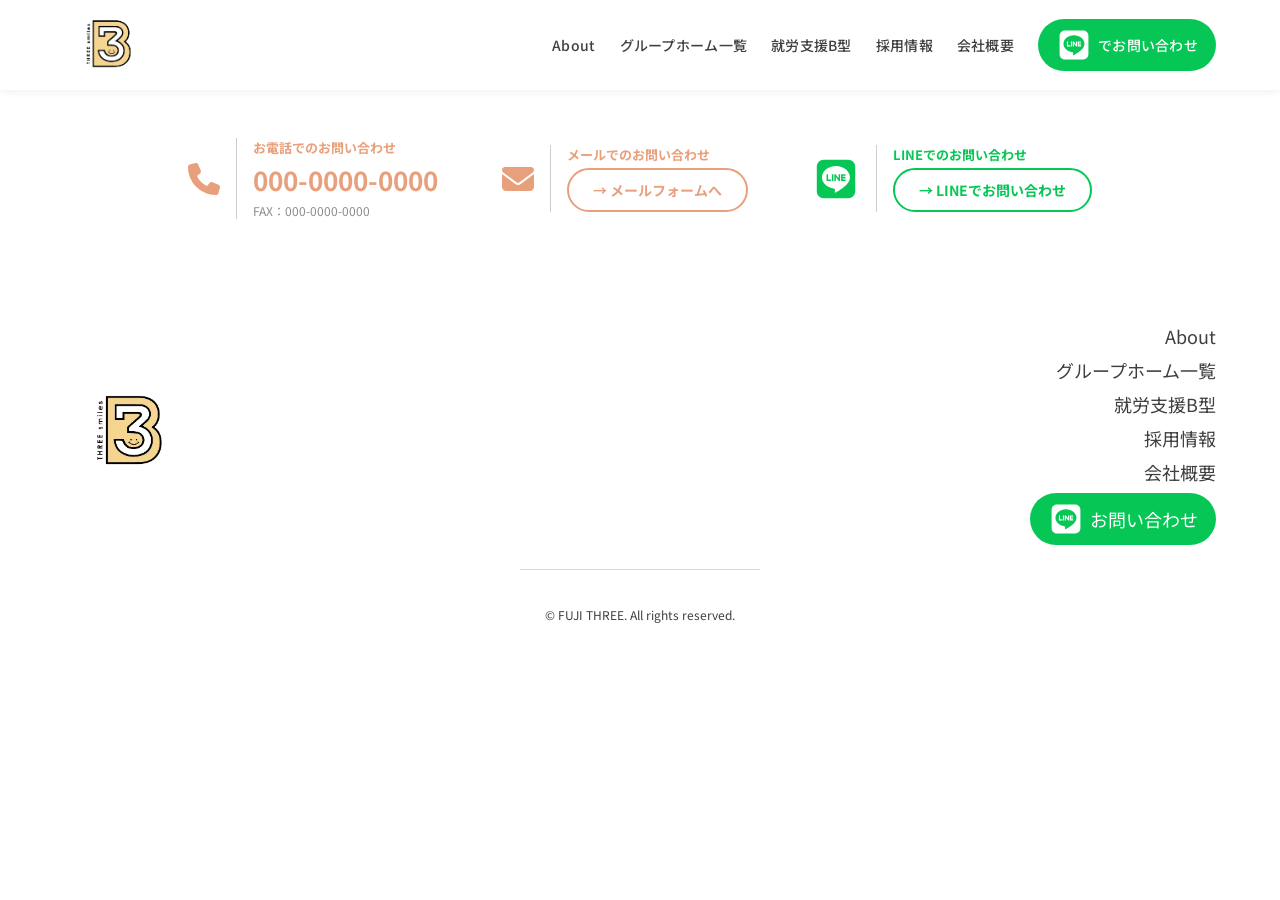
==== index.html @ f0e39270 "お問い合わせ画面を作成" ====
<!DOCTYPE html>
<html lang="ja">
<head>
    <meta charset="UTF-8">
    <link rel="icon" type="image/webp" href="images/three-tmiles.webp" />
    <meta name="viewport" content="width=device-width, initial-scale=1.0">
    <title>トップ | FUJI THREE</title>
    <link rel="preconnect" href="https://fonts.googleapis.com">
    <link rel="preconnect" href="https://fonts.gstatic.com" crossorigin>
    <link rel="stylesheet" href="https://fonts.googleapis.com/css2?family=Zen+Maru+Gothic:wght@400;500;700&family=Noto+Sans+JP:wght@400;500;700&display=swap">
    <link rel="stylesheet" href="css/style.css">
    <link rel="stylesheet" href="css/header.css">
    <link rel="stylesheet" href="css/footer.css">
    <link rel="stylesheet" href="css/index.css">
    <link rel="stylesheet" href="css/contact-methods.css">
</head>
<body>
    <div id="contactMethods"></div>

    <script src="js/main.js" defer></script>
</body>
</html>
---- css/style.css ----
* {
  box-sizing: border-box;
}

body {
  margin: 0;
  padding-top: 90px; /* site-header の高さ分 */
  font-family: "Noto Sans JP", sans-serif;
  color: #222;
}

h1,
h2,
h3,
h4,
h5,
h6 {
  font-family: "Zen Maru Gothic", sans-serif;
}

img {
  max-width: 100%;
  height: auto;
}

a {
  color: inherit;
}
---- css/header.css ----
:root {
  --header-height: 90px;
  --header-side-margin: 5%;
  --line-color: #06c755;
  --color-accent: #f5d590;
}

.site-header {
  position: fixed;
  top: 0;
  left: 0;
  width: 100%;
  height: var(--header-height);
  background: #fff;
  box-shadow: 0 2px 8px rgba(0, 0, 0, 0.06);
  z-index: 1000;
}

.header-inner {
  height: 100%;
  padding: 0 var(--header-side-margin);
  display: flex;
  align-items: center;
  justify-content: space-between;
}

.header-logo {
  display: flex;
  align-items: center;
}

.header-logo img {
  height: 66px;
  width: auto;
  display: block;
}

/* PC nav */
.pc-nav {
  display: none;
}

.pc-nav a {
  position: relative;
  padding: 4px 0;
  font-size: 14px;
  font-weight: 500;
  letter-spacing: 0.02em;
  color: rgb(63, 63, 63);
  text-decoration: none;
}

.pc-nav a::after {
  content: "";
  position: absolute;
  left: 0;
  bottom: -2px;
  width: 0;
  height: 2px;
  background: var(--color-accent);
  transition: width 0.25s ease;
}

.pc-nav a:hover::after,
.pc-nav a.active::after {
  width: 100%;
}

.pc-nav a.active {
  font-weight: 700;
}

.pc-nav a.active::after {
  background: var(--color-accent);
}

.nav-line {
  display: inline-flex !important;
  align-items: center;
  gap: 6px;
  padding: 8px 18px !important;
  border-radius: 999px;
  background: var(--line-color);
  color: #fff !important;
}

.nav-line::after {
  display: none;
}

.line-icon {
  flex-shrink: 0;
}

/* Hamburger */
.menu-btn {
  display: flex;
  flex-direction: column;
  justify-content: center;
  align-items: flex-end;
  gap: 6px;
  width: 32px;
  height: 32px;
  padding: 0;
  background: none;
  border: none;
  cursor: pointer;
}

.menu-btn span {
  display: block;
  width: 100%;
  height: 2px;
  background: rgb(63, 63, 63);
}

/* Drawer */
.drawer {
  position: fixed;
  top: 0;
  right: -320px;
  width: 280px;
  max-width: 80%;
  height: 100%;
  background: #fff;
  box-shadow: -4px 0 16px rgba(0, 0, 0, 0.1);
  transition: right 0.3s ease;
  z-index: 1200;
}

.drawer.open {
  right: 0;
}

.drawer-close {
  position: absolute;
  top: 16px;
  right: 16px;
  font-size: 24px;
  line-height: 1;
  color: rgb(63, 63, 63);
  background: none;
  border: none;
  cursor: pointer;
}

.drawer-inner {
  display: flex;
  flex-direction: column;
  gap: 32px;
  padding: 64px var(--header-side-margin) var(--header-side-margin);
}

.drawer-logo img {
  height: 36px;
  width: auto;
}

.drawer-nav {
  display: flex;
  flex-direction: column;
  gap: 22px;
}

.drawer-item {
  font-size: 15px;
  color: rgb(63, 63, 63);
  text-decoration: none;
}

.drawer-item.active {
  font-weight: 700;
  color: rgb(63, 63, 63);
  text-decoration: underline;
  text-decoration-color: var(--color-accent);
}

.drawer-line {
  display: inline-flex;
  align-items: center;
  justify-content: center;
  gap: 6px;
  padding: 10px 20px;
  border-radius: 999px;
  background: var(--line-color);
  color: #fff !important;
  text-align: center;
}

/* Overlay */
.overlay {
  position: fixed;
  inset: 0;
  background: rgba(0, 0, 0, 0.4);
  opacity: 0;
  pointer-events: none;
  transition: opacity 0.3s ease;
  z-index: 1100;
}

.overlay.active {
  opacity: 1;
  pointer-events: auto;
}

body.no-scroll {
  overflow: hidden;
}

@media (min-width: 901px) {
  .header-logo img {
    height: 90px;
  }

  .pc-nav {
    display: flex;
    align-items: center;
    gap: 24px;
  }

  .menu-btn {
    display: none;
  }
}
---- css/footer.css ----
.site-footer {
  padding: 56px 0 32px;
  background: #fff;
  color: rgb(63, 63, 63);
}

.footer-container {
  display: flex;
  flex-direction: column;
  align-items: center;
  gap: 24px;
  padding: 0 var(--header-side-margin, 5%);
}

.footer-top {
  display: flex;
  flex-direction: column;
  align-items: center;
  width: 100%;
  gap: 24px;
}

.footer-logo img {
  height: 132px;
  width: auto;
}

.footer-nav {
  display: flex;
  flex-direction: column;
  align-items: center;
  gap: 8px;
}

.footer-nav a {
  font-size: 14px;
  color: rgb(63, 63, 63);
  text-decoration: none;
}

.footer-nav a:hover {
  opacity: 0.7;
}

.footer-line {
  display: inline-flex;
  align-items: center;
  gap: 6px;
  padding: 8px 18px;
  border-radius: 999px;
  background: #06c755;
  color: #fff !important;
}

.footer-line .line-icon {
  flex-shrink: 0;
}

.footer-divider {
  width: 100%;
  max-width: 240px;
  height: 1px;
  background: rgba(0, 0, 0, 0.15);
}

.footer-copy {
  font-size: 12px;
  color: rgb(63, 63, 63);
}

@media (min-width: 901px) {
  .footer-top {
    flex-direction: row;
    justify-content: space-between;
  }

  .footer-nav {
    align-items: flex-end;
  }

  .footer-nav a {
    font-size: 18px;
  }
}
---- css/contact-methods.css ----
.contact-methods {
  display: flex;
  flex-direction: column;
  align-items: center;
  gap: 40px;
  max-width: 1200px;
  margin: 0 auto;
  padding: 48px 5%;
}

.contact-item {
  display: flex;
  align-items: center;
  gap: 16px;
}

.contact-item-icon {
  display: inline-flex;
  flex-shrink: 0;
  color: #e8a07c;
}

.contact-item-icon--line {
  color: var(--line-color, #06c755);
}

.contact-icon-svg {
  width: 32px;
  height: 32px;
}

.contact-item-icon--line .line-icon {
  width: 48px;
  height: 48px;
}

.contact-item-divider {
  align-self: stretch;
  width: 1px;
  flex-shrink: 0;
  background: rgba(63, 63, 63, 0.25);
}

.contact-item-body {
  display: flex;
  flex-direction: column;
  gap: 4px;
}

.contact-item-label {
  font-size: 13px;
  font-weight: 700;
  color: #e8a07c;
}

.contact-item--line .contact-item-label {
  color: var(--line-color, #06c755);
}

.contact-phone {
  font-size: 26px;
  font-weight: 700;
  color: #e8a07c;
  text-decoration: none;
}

.contact-fax {
  font-size: 12px;
  color: rgba(63, 63, 63, 0.6);
}

.contact-btn {
  display: inline-flex;
  align-items: center;
  gap: 8px;
  padding: 10px 24px;
  border-radius: 999px;
  background: #fff;
  border: 2px solid currentColor;
  font-weight: 700;
  font-size: 14px;
  text-decoration: none;
  transition: opacity 0.2s ease;
}

.contact-btn:hover {
  opacity: 0.7;
}

.contact-btn--mail {
  color: #e8a07c;
}

.contact-btn--line {
  color: var(--line-color, #06c755);
}

@media (min-width: 901px) {
  .contact-methods {
    flex-direction: row;
    justify-content: center;
    gap: 64px;
  }
}
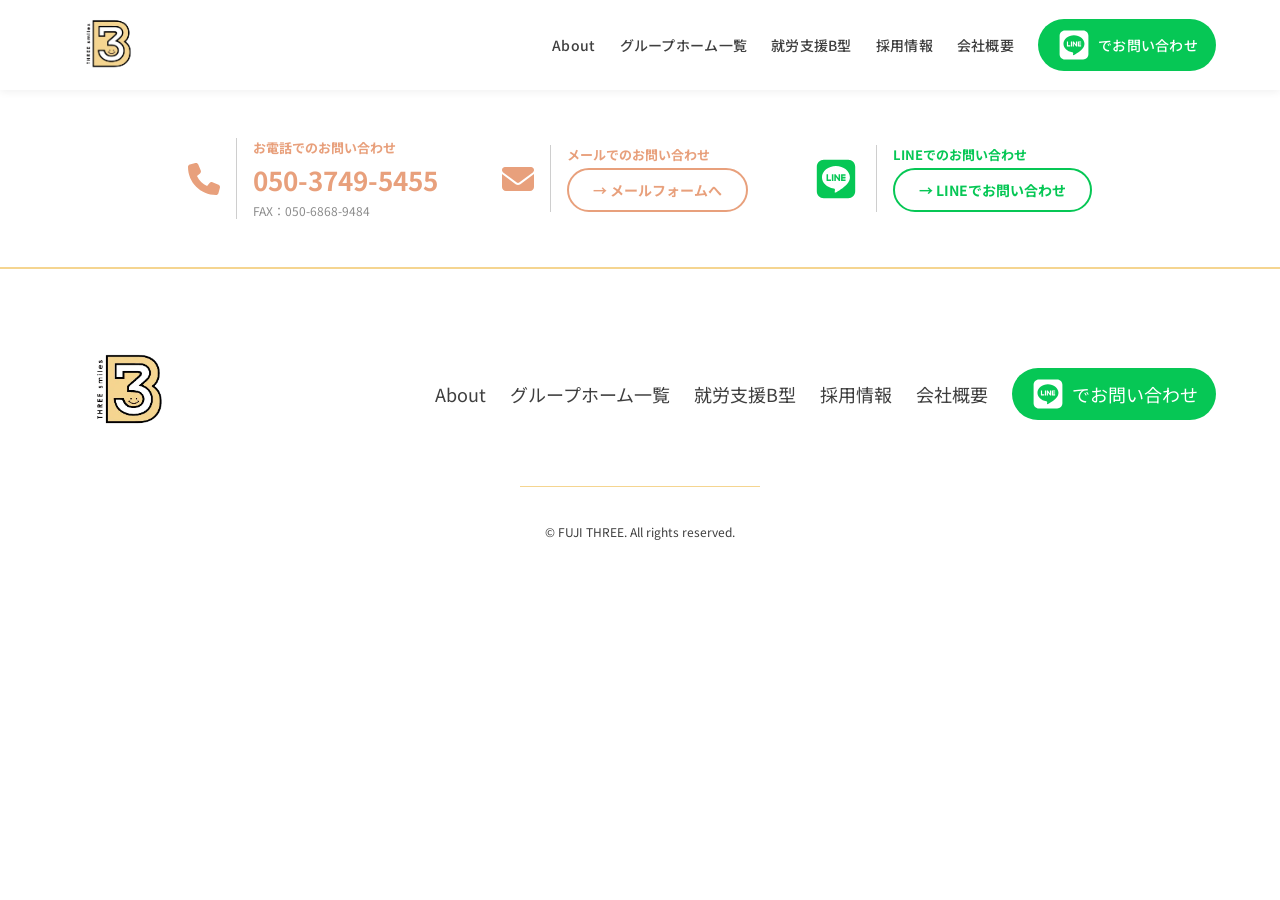
==== commit a74c30bd: "cssの共通か" ====
--- a/index.html
+++ b/index.html
@@ -7,11 +7,10 @@
     <title>トップ | FUJI THREE</title>
     <link rel="preconnect" href="https://fonts.googleapis.com">
     <link rel="preconnect" href="https://fonts.gstatic.com" crossorigin>
-    <link rel="stylesheet" href="https://fonts.googleapis.com/css2?family=Zen+Maru+Gothic:wght@400;500;700&family=Noto+Sans+JP:wght@400;500;700&display=swap">
-    <link rel="stylesheet" href="css/style.css">
-    <link rel="stylesheet" href="css/header.css">
-    <link rel="stylesheet" href="css/footer.css">
-    <link rel="stylesheet" href="css/index.css">
+    <link rel="preload" as="style" href="https://fonts.googleapis.com/css2?family=Zen+Maru+Gothic:wght@400;500;700&family=Noto+Sans+JP:wght@400;500;700&display=swap">
+    <link rel="stylesheet" href="https://fonts.googleapis.com/css2?family=Zen+Maru+Gothic:wght@400;500;700&family=Noto+Sans+JP:wght@400;500;700&display=swap" media="print" onload="this.media='all'; this.onload=null;">
+    <noscript><link rel="stylesheet" href="https://fonts.googleapis.com/css2?family=Zen+Maru+Gothic:wght@400;500;700&family=Noto+Sans+JP:wght@400;500;700&display=swap"></noscript>
+    <link rel="stylesheet" href="css/common.css">
     <link rel="stylesheet" href="css/contact-methods.css">
 </head>
 <body>
--- a/css/common.css
+++ b/css/common.css
@@ -0,0 +1,350 @@
+/* ===============================
+   base
+================================ */
+* {
+  box-sizing: border-box;
+}
+
+body {
+  margin: 0;
+  padding-top: 90px; /* site-header の高さ分 */
+  font-family: "Noto Sans JP", sans-serif;
+  color: #222;
+}
+
+h1,
+h2,
+h3,
+h4,
+h5,
+h6 {
+  font-family: "Zen Maru Gothic", sans-serif;
+}
+
+img {
+  max-width: 100%;
+  height: auto;
+}
+
+a {
+  color: inherit;
+}
+
+/* ===============================
+   header
+================================ */
+:root {
+  --header-height: 90px;
+  --header-side-margin: 5%;
+  --line-color: #06c755;
+  --color-accent: #f5d590;
+}
+
+.site-header {
+  position: fixed;
+  top: 0;
+  left: 0;
+  width: 100%;
+  height: var(--header-height);
+  background: #fff;
+  box-shadow: 0 2px 8px rgba(0, 0, 0, 0.06);
+  z-index: 1000;
+}
+
+.header-inner {
+  height: 100%;
+  padding: 0 var(--header-side-margin);
+  display: flex;
+  align-items: center;
+  justify-content: space-between;
+}
+
+.header-logo {
+  display: flex;
+  align-items: center;
+}
+
+.header-logo img {
+  height: 66px;
+  width: auto;
+  display: block;
+}
+
+/* PC nav */
+.pc-nav {
+  display: none;
+}
+
+.pc-nav a {
+  position: relative;
+  padding: 4px 0;
+  font-size: 14px;
+  font-weight: 500;
+  letter-spacing: 0.02em;
+  color: rgb(63, 63, 63);
+  text-decoration: none;
+}
+
+.pc-nav a::after {
+  content: "";
+  position: absolute;
+  left: 0;
+  bottom: -2px;
+  width: 0;
+  height: 2px;
+  background: var(--color-accent);
+  transition: width 0.25s ease;
+}
+
+.pc-nav a:hover::after,
+.pc-nav a.active::after {
+  width: 100%;
+}
+
+.pc-nav a.active {
+  font-weight: 700;
+}
+
+.pc-nav a.active::after {
+  background: var(--color-accent);
+}
+
+.nav-line {
+  display: inline-flex !important;
+  align-items: center;
+  gap: 6px;
+  padding: 8px 18px !important;
+  border-radius: 999px;
+  background: var(--line-color);
+  color: #fff !important;
+}
+
+.nav-line::after {
+  display: none;
+}
+
+.line-icon {
+  flex-shrink: 0;
+}
+
+/* Hamburger */
+.menu-btn {
+  display: flex;
+  flex-direction: column;
+  justify-content: center;
+  align-items: flex-end;
+  gap: 6px;
+  width: 32px;
+  height: 32px;
+  padding: 0;
+  background: none;
+  border: none;
+  cursor: pointer;
+}
+
+.menu-btn span {
+  display: block;
+  width: 100%;
+  height: 2px;
+  background: rgb(63, 63, 63);
+}
+
+/* Drawer */
+.drawer {
+  position: fixed;
+  top: 0;
+  right: -320px;
+  width: 280px;
+  max-width: 80%;
+  height: 100%;
+  background: #fff;
+  box-shadow: -4px 0 16px rgba(0, 0, 0, 0.1);
+  transition: right 0.3s ease;
+  z-index: 1200;
+}
+
+.drawer.open {
+  right: 0;
+}
+
+.drawer-close {
+  position: absolute;
+  top: 16px;
+  right: 16px;
+  font-size: 24px;
+  line-height: 1;
+  color: rgb(63, 63, 63);
+  background: none;
+  border: none;
+  cursor: pointer;
+}
+
+.drawer-inner {
+  display: flex;
+  flex-direction: column;
+  gap: 32px;
+  padding: 64px var(--header-side-margin) var(--header-side-margin);
+}
+
+.drawer-logo img {
+  height: 36px;
+  width: auto;
+}
+
+.drawer-nav {
+  display: flex;
+  flex-direction: column;
+  gap: 22px;
+}
+
+.drawer-item {
+  font-size: 15px;
+  color: rgb(63, 63, 63);
+  text-decoration: none;
+}
+
+.drawer-item.active {
+  font-weight: 700;
+  color: rgb(63, 63, 63);
+  text-decoration: underline;
+  text-decoration-color: var(--color-accent);
+}
+
+.drawer-line {
+  display: inline-flex;
+  align-items: center;
+  justify-content: center;
+  gap: 6px;
+  padding: 10px 20px;
+  border-radius: 999px;
+  background: var(--line-color);
+  color: #fff !important;
+  text-align: center;
+}
+
+/* Overlay */
+.overlay {
+  position: fixed;
+  inset: 0;
+  background: rgba(0, 0, 0, 0.4);
+  opacity: 0;
+  pointer-events: none;
+  transition: opacity 0.3s ease;
+  z-index: 1100;
+}
+
+.overlay.active {
+  opacity: 1;
+  pointer-events: auto;
+}
+
+body.no-scroll {
+  overflow: hidden;
+}
+
+@media (min-width: 901px) {
+  .header-logo img {
+    height: 90px;
+  }
+
+  .pc-nav {
+    display: flex;
+    align-items: center;
+    gap: 24px;
+  }
+
+  .menu-btn {
+    display: none;
+  }
+}
+
+/* ===============================
+   footer
+================================ */
+.site-footer {
+  padding: 56px 0 32px;
+  background: #fff;
+  color: rgb(63, 63, 63);
+  border-top: 2px solid #f5d590;
+}
+
+.footer-container {
+  display: flex;
+  flex-direction: column;
+  align-items: center;
+  gap: 24px;
+  padding: 0 var(--header-side-margin, 5%);
+}
+
+.footer-top {
+  display: flex;
+  flex-direction: column;
+  align-items: center;
+  width: 100%;
+  gap: 24px;
+}
+
+.footer-logo img {
+  height: 132px;
+  width: auto;
+}
+
+.footer-nav {
+  display: flex;
+  flex-direction: column;
+  align-items: center;
+  gap: 8px;
+}
+
+.footer-nav a {
+  font-size: 14px;
+  color: rgb(63, 63, 63);
+  text-decoration: none;
+}
+
+.footer-nav a:hover {
+  opacity: 0.7;
+}
+
+.footer-line {
+  display: inline-flex;
+  align-items: center;
+  gap: 6px;
+  padding: 8px 18px;
+  border-radius: 999px;
+  background: #06c755;
+  color: #fff !important;
+}
+
+.footer-line .line-icon {
+  flex-shrink: 0;
+}
+
+.footer-divider {
+  width: 100%;
+  max-width: 240px;
+  height: 1px;
+  background: #f5d590;
+}
+
+.footer-copy {
+  font-size: 12px;
+  color: rgb(63, 63, 63);
+}
+
+@media (min-width: 901px) {
+  .footer-top {
+    flex-direction: row;
+    justify-content: space-between;
+  }
+
+  .footer-nav {
+    flex-direction: row;
+    align-items: center;
+    gap: 24px;
+  }
+
+  .footer-nav a {
+    font-size: 18px;
+  }
+}
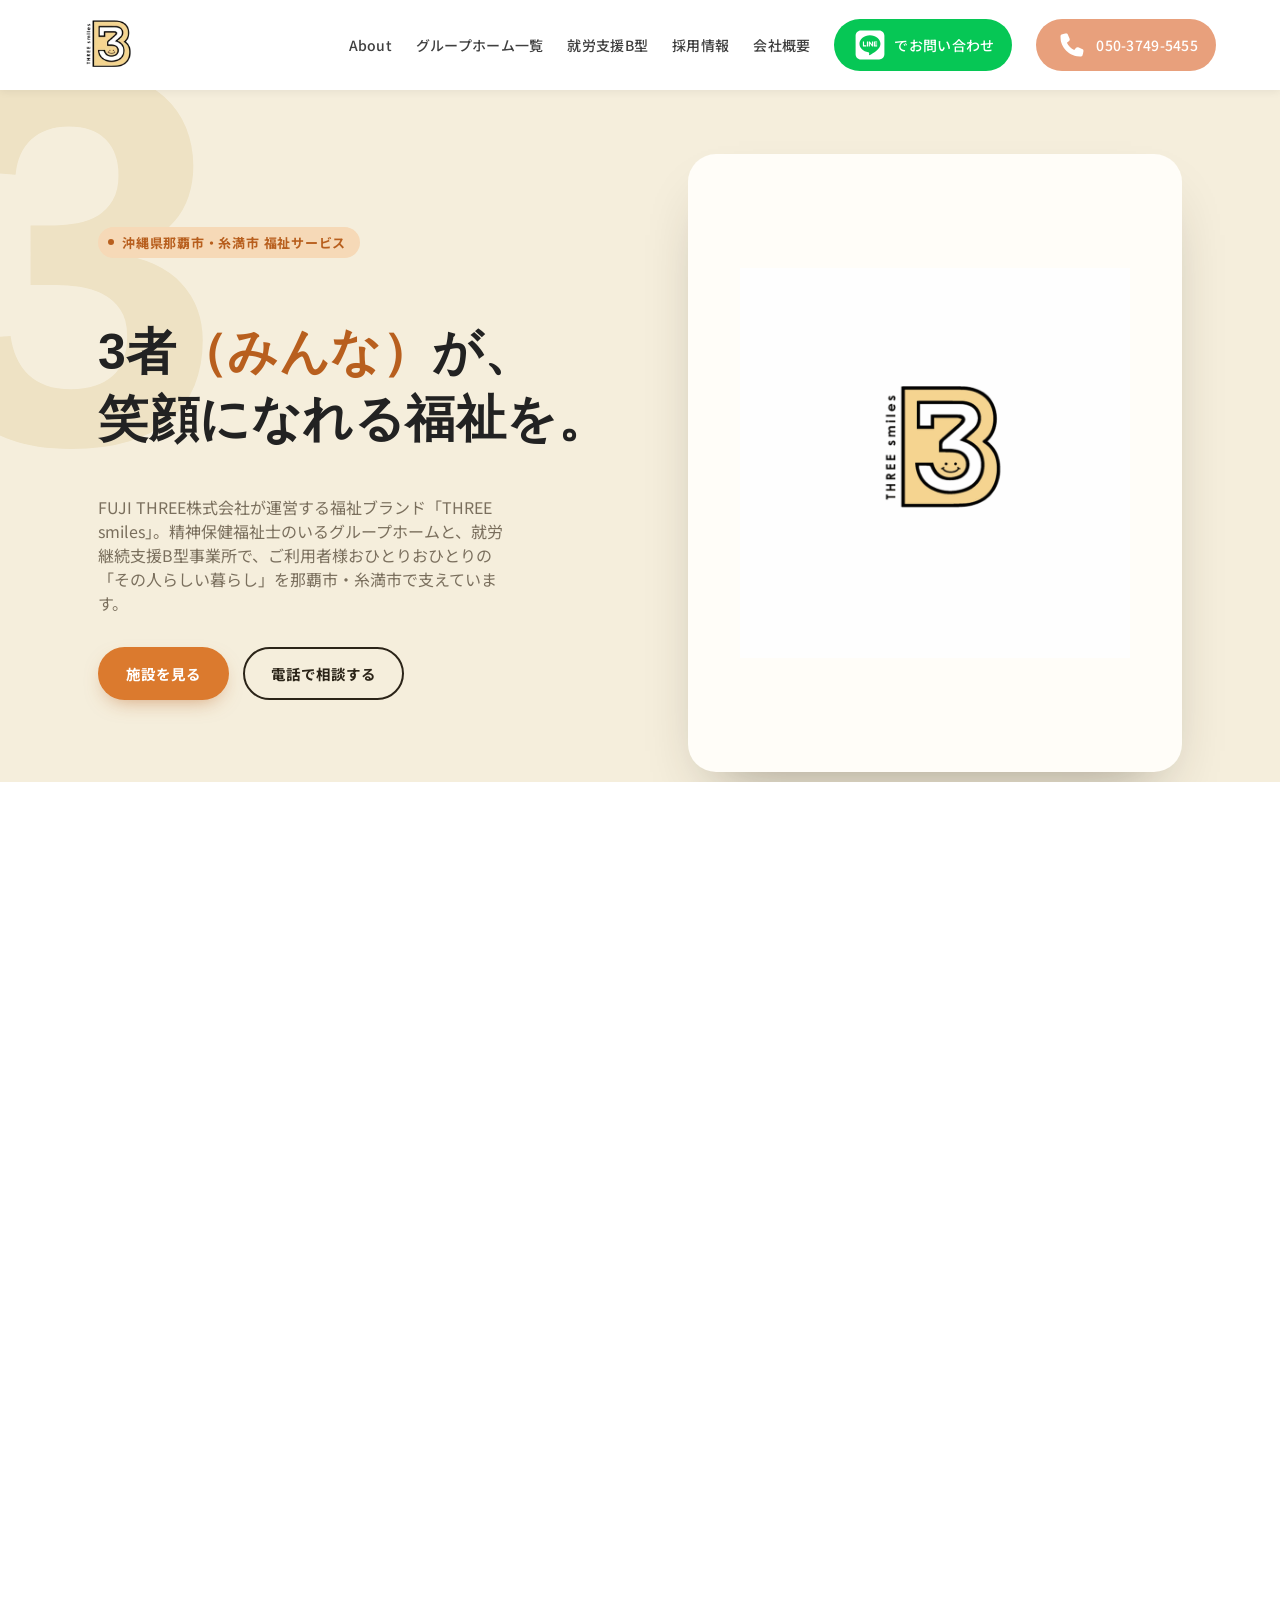
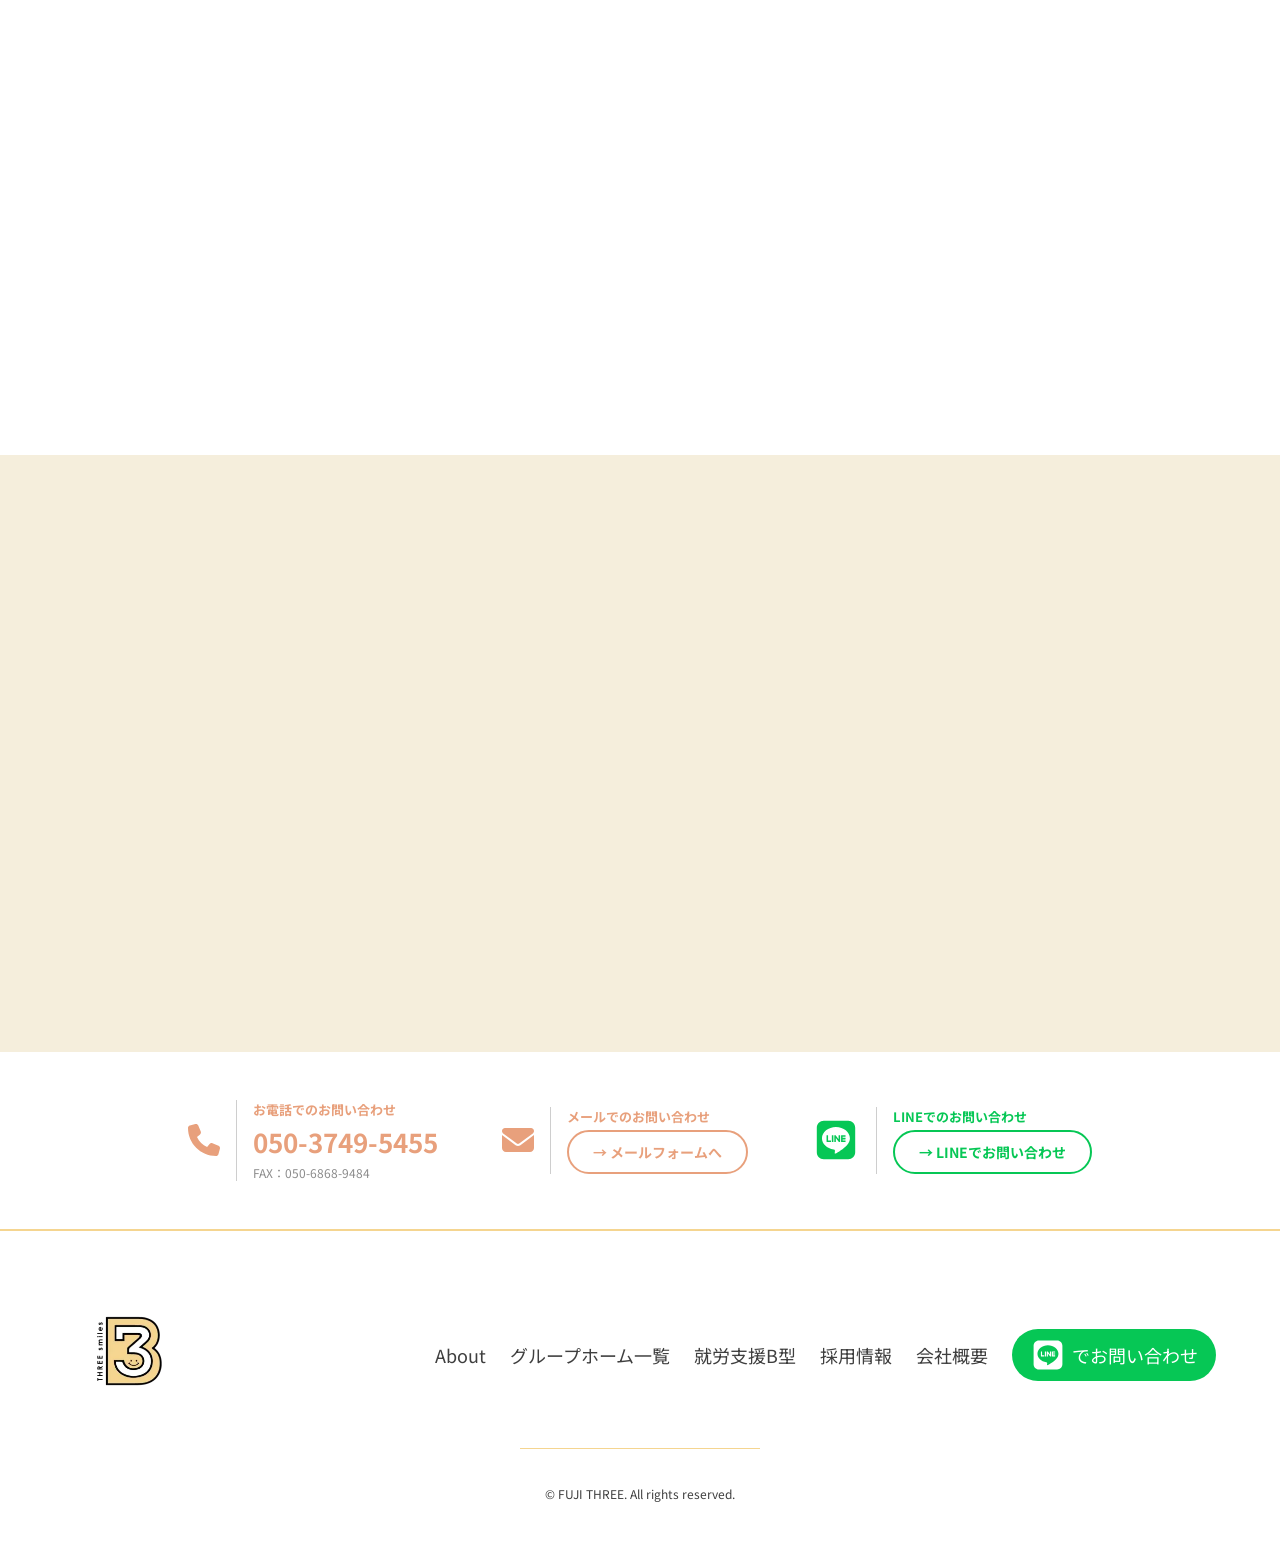
==== commit e9546537: "index.htmlを作成" ====
--- a/index.html
+++ b/index.html
@@ -3,6 +3,7 @@
 <head>
     <meta charset="UTF-8">
     <link rel="icon" type="image/webp" href="images/three-tmiles.webp" />
+    <link rel="preload" as="image" href="images/three-tmiles.webp" fetchpriority="high">
     <meta name="viewport" content="width=device-width, initial-scale=1.0">
     <title>トップ | FUJI THREE</title>
     <link rel="preconnect" href="https://fonts.googleapis.com">
@@ -11,9 +12,130 @@
     <link rel="stylesheet" href="https://fonts.googleapis.com/css2?family=Zen+Maru+Gothic:wght@400;500;700&family=Noto+Sans+JP:wght@400;500;700&display=swap" media="print" onload="this.media='all'; this.onload=null;">
     <noscript><link rel="stylesheet" href="https://fonts.googleapis.com/css2?family=Zen+Maru+Gothic:wght@400;500;700&family=Noto+Sans+JP:wght@400;500;700&display=swap"></noscript>
     <link rel="stylesheet" href="css/common.css">
+    <link rel="stylesheet" href="css/index.css">
     <link rel="stylesheet" href="css/contact-methods.css">
 </head>
 <body>
+    <section class="hero">
+      <div class="hero-num">3</div>
+      <div class="wrap">
+        <div class="hero-inner">
+          <div>
+            <span class="eyebrow"><span class="dot"></span>沖縄県那覇市・糸満市 福祉サービス</span>
+            <h1 class="hero-title">3者<span class="accent">（みんな）</span>が、<br>笑顔になれる福祉を。</h1>
+            <p class="hero-lead">FUJI THREE株式会社が運営する福祉ブランド「THREE smiles」。精神保健福祉士のいるグループホームと、就労継続支援B型事業所で、ご利用者様おひとりおひとりの「その人らしい暮らし」を那覇市・糸満市で支えています。</p>
+            <div class="hero-ctas">
+              <a href="group-homes" class="btn btn-primary">施設を見る</a>
+              <a href="tel:05037495455" class="btn btn-outline">電話で相談する</a>
+            </div>
+          </div>
+          <div class="hero-photo hero-photo-logo">
+            <img src="images/Fujithree_logo.gif" alt="THREE smiles ロゴ">
+          </div>
+        </div>
+      </div>
+    </section>
+
+    <section id="about">
+      <div class="wrap">
+        <div class="about-grid">
+          <div class="about-text reveal">
+            <span class="eyebrow"><span class="dot"></span>THREE smilesについて</span>
+            <h2 class="about-heading">「3」という数字に込めた、<br>私たちの想い。</h2>
+            <p>「THREE smiles」は、ご利用者様・ご家族・スタッフ――関わる3者すべてが笑顔になれる福祉でありたいという想いを込めた、FUJI THREE株式会社の福祉ブランドです。</p>
+            <p>沖縄県那覇市を拠点に、精神保健福祉士が生活を支えるグループホーム「HOME THREE」と、自分のペースで働ける就労継続支援B型事業所「BASE THREE」を運営しています。ひとり暮らしへの一歩も、働くよろこびも、その人のペースにあわせて、無理なく積み重ねていけるように。</p>
+          </div>
+          <div class="pillars reveal">
+            <div class="pillar">
+              <div class="pillar-num">01</div>
+              <div><h4>ご本人へ</h4><p>個室でプライバシーを守りながら、安心してひとり暮らしの練習ができる住まいを。</p></div>
+            </div>
+            <div class="pillar">
+              <div class="pillar-num">02</div>
+              <div><h4>ご家族へ</h4><p>精神保健福祉士が常に生活を見守るから、離れて暮らすご家族にも安心を。</p></div>
+            </div>
+            <div class="pillar">
+              <div class="pillar-num">03</div>
+              <div><h4>スタッフへ</h4><p>無理のない配置時間と体制で、支える私たち自身も笑顔でいられる職場を。</p></div>
+            </div>
+          </div>
+        </div>
+      </div>
+    </section>
+
+    <section id="work">
+      <div class="wrap">
+        <div class="rule-head reveal">
+          <h2>就労継続支援B型</h2>
+          <div class="line"></div>
+          <div class="tag">WORK SUPPORT</div>
+        </div>
+
+        <div class="work-grid">
+          <div class="work-points reveal">
+            <div class="work-point">
+              <div class="n">01</div>
+              <div><h4>雇用契約なしで働ける</h4><p>体調や生活リズムに合わせて、無理のないペースで作業に取り組めます。</p></div>
+            </div>
+            <div class="work-point">
+              <div class="n">02</div>
+              <div><h4>ひとりひとりに合わせた支援</h4><p>スタッフが日々の様子を見ながら、できることを少しずつ増やしていくお手伝いをします。</p></div>
+            </div>
+            <div class="work-point">
+              <div class="n">03</div>
+              <div><h4>グループホームとの連携</h4><p>THREE smilesのグループホームにお住まいの方も、そうでない方もご利用いただけます。</p></div>
+            </div>
+          </div>
+
+          <div class="work-card reveal">
+            <div class="badges">
+              <span class="badge teal">2026年8月1日 開所</span>
+            </div>
+            <h3>BASE THREE</h3>
+            <div class="sub">就労継続支援B型事業所</div>
+            <div class="prep-note">
+              2026年8月1日に開所した、就労継続支援B型事業所です。作業内容や利用時間、体験利用のお申し込みについては、只今ご案内の準備を進めております。お気軽にお電話でお問い合わせください。
+            </div>
+            <div class="addr-row">
+              <svg viewBox="0 0 24 24" fill="none" stroke="currentColor" stroke-width="1.8"><path d="M12 21s7-6.6 7-12a7 7 0 10-14 0c0 5.4 7 12 7 12z"/><circle cx="12" cy="9" r="2.4"/></svg>
+              <span>沖縄県那覇市宇栄原3丁目16-53 ロブコンド202</span>
+            </div>
+            <div class="fdetail-ctas">
+              <a class="btn-sm orange" href="tel:05037495455">電話で問い合わせる</a>
+              <a class="btn-sm line" target="_blank" rel="noopener" href="https://www.google.com/maps/search/?api=1&query=%E6%B2%96%E7%B8%84%E7%9C%8C%E9%82%A3%E8%A6%87%E5%B8%82%E5%AE%87%E6%A0%84%E5%8E%9F3%E4%B8%81%E7%9B%AE16-53">地図で見る</a>
+            </div>
+          </div>
+        </div>
+      </div>
+    </section>
+
+    <section class="bg-cream" id="contact">
+      <div class="wrap">
+        <div class="contact-box reveal">
+          <div class="hero-num">3</div>
+          <div class="contact-grid">
+            <div>
+              <span class="eyebrow">お問い合わせ</span>
+              <h2>まずはお気軽にお電話ください。</h2>
+              <p>見学のご相談、費用のご質問、入居・利用のご相談など、どんなことでもお気軽にご連絡ください。</p>
+              <div class="tel-big">
+                <svg viewBox="0 0 24 24" fill="none" stroke="currentColor" stroke-width="1.8"><path d="M22 16.92v3a2 2 0 01-2.18 2 19.79 19.79 0 01-8.63-3.07 19.5 19.5 0 01-6-6 19.79 19.79 0 01-3.07-8.67A2 2 0 014.11 2h3a2 2 0 012 1.72c.127.96.361 1.903.7 2.81a2 2 0 01-.45 2.11L8.09 9.91a16 16 0 006 6l1.27-1.27a2 2 0 012.11-.45c.907.339 1.85.573 2.81.7A2 2 0 0122 16.92z"/></svg>
+                <a href="tel:05037495455">050-3749-5455</a>
+              </div>
+              <div class="tel-sub">受付時間：平日 9:00〜17:00／FUJI THREE株式会社</div>
+            </div>
+            <div class="contact-list">
+              <div class="row"><span>HOME THREE 首里</span><span>那覇市首里儀保町2丁目24番地</span></div>
+              <div class="row"><span>HOME THREE 田原</span><span>那覇市字田原323-1</span></div>
+              <div class="row"><span>HOME THREE サテライト田原</span><span>那覇市安次嶺6-16</span></div>
+              <div class="row"><span>HOME THREE 糸満</span><span>糸満市字糸満2431-5</span></div>
+              <div class="row"><span>BASE THREE（就労継続支援B型）</span><span>那覇市宇栄原3丁目16-53</span></div>
+            </div>
+          </div>
+        </div>
+      </div>
+    </section>
+
     <div id="contactMethods"></div>
 
     <script src="js/main.js" defer></script>
--- a/css/common.css
+++ b/css/common.css
@@ -120,6 +120,29 @@
 }
 
 .nav-line::after {
+  display: none;
+}
+
+.nav-tel {
+  display: inline-flex !important;
+  align-items: center;
+  gap: 6px;
+  padding: 8px 18px !important;
+  border-radius: 999px;
+  background: #e8a07c;
+  font-weight: 700;
+  color: #fff !important;
+  white-space: nowrap;
+}
+
+.nav-tel svg {
+  width: 36px;
+  height: 36px;
+  flex-shrink: 0;
+  transform: scale(0.65);
+}
+
+.nav-tel::after {
   display: none;
 }
 
@@ -187,7 +210,7 @@
 }
 
 .drawer-logo img {
-  height: 36px;
+  height: 90px;
   width: auto;
 }
 
@@ -220,6 +243,25 @@
   background: var(--line-color);
   color: #fff !important;
   text-align: center;
+}
+
+.drawer-tel {
+  display: inline-flex;
+  align-items: center;
+  justify-content: center;
+  gap: 6px;
+  padding: 10px 20px;
+  border-radius: 999px;
+  background: #e8a07c;
+  color: #fff !important;
+  text-align: center;
+}
+
+.drawer-tel svg {
+  width: 36px;
+  height: 36px;
+  flex-shrink: 0;
+  transform: scale(0.65);
 }
 
 /* Overlay */
--- a/css/index.css
+++ b/css/index.css
@@ -0,0 +1,589 @@
+:root {
+  --cream: #F5EEDC;
+  --cream-deep: #EEE2C4;
+  --paper: #FFFDF8;
+  --ink: #2B2418;
+  --ink-soft: #7A6F5D;
+  --orange: #DB7A2E;
+  --orange-deep: #B85F1E;
+  --orange-pale: #F6D9B7;
+  --teal: #5E9488;
+  --teal-deep: #436B62;
+  --teal-pale: #D9E8E3;
+  --line: #E3D6B8;
+  --radius: 22px;
+  --maxw: 1140px;
+}
+
+.wrap {
+  max-width: var(--maxw);
+  margin: 0 auto;
+  padding: 0 28px;
+}
+
+section {
+  padding: 96px 0;
+}
+
+/* ---------- Hero ---------- */
+.hero {
+  position: relative;
+  overflow: hidden;
+  background: var(--cream);
+  padding: 64px 0 0;
+}
+
+.hero-num {
+  position: absolute;
+  left: -6vw;
+  top: -8vw;
+  font-family: "Zen Maru Gothic", sans-serif;
+  font-weight: 900;
+  font-size: clamp(260px, 42vw, 620px);
+  color: var(--cream-deep);
+  line-height: 1;
+  z-index: 0;
+  user-select: none;
+  pointer-events: none;
+}
+
+.hero-inner {
+  position: relative;
+  z-index: 1;
+  display: grid;
+  grid-template-columns: 1.05fr .95fr;
+  gap: 44px;
+  align-items: center;
+  padding-bottom: 10px;
+}
+
+.eyebrow {
+  display: inline-flex;
+  align-items: center;
+  gap: 8px;
+  font-size: 13px;
+  font-weight: 700;
+  letter-spacing: .06em;
+  color: var(--orange-deep);
+  background: var(--orange-pale);
+  padding: 6px 14px 6px 10px;
+  border-radius: 99px;
+  margin-bottom: 20px;
+}
+
+.eyebrow .dot {
+  width: 6px;
+  height: 6px;
+  border-radius: 50%;
+  background: var(--orange-deep);
+}
+
+h1.hero-title {
+  font-size: clamp(30px, 4.4vw, 50px);
+  font-weight: 900;
+  letter-spacing: .01em;
+}
+
+h1.hero-title .accent {
+  color: var(--orange-deep);
+}
+
+.hero-lead {
+  margin-top: 22px;
+  font-size: 16px;
+  color: var(--ink-soft);
+  max-width: 46ch;
+}
+
+.hero-ctas {
+  display: flex;
+  gap: 14px;
+  margin-top: 32px;
+  flex-wrap: wrap;
+}
+
+.hero .btn {
+  display: inline-flex;
+  align-items: center;
+  gap: 8px;
+  padding: 14px 26px;
+  border-radius: 99px;
+  font-weight: 700;
+  font-size: 14.5px;
+  border: 2px solid transparent;
+  text-decoration: none;
+  transition: transform .18s ease, box-shadow .18s ease;
+}
+
+.hero .btn-primary {
+  background: var(--orange);
+  color: #fff;
+  box-shadow: 0 8px 20px -8px rgba(184, 95, 30, .55);
+}
+
+.hero .btn-primary:hover {
+  transform: translateY(-2px);
+}
+
+.hero .btn-outline {
+  border-color: var(--ink);
+  color: var(--ink);
+}
+
+.hero .btn-outline:hover {
+  background: var(--ink);
+  color: var(--paper);
+}
+
+.hero-photo {
+  position: relative;
+  border-radius: 28px;
+  overflow: hidden;
+  box-shadow: 0 30px 60px -30px rgba(43, 36, 24, .45);
+  aspect-ratio: 4 / 5;
+}
+
+.hero-photo img {
+  width: 100%;
+  height: 100%;
+  object-fit: cover;
+}
+
+.hero-photo .cap {
+  position: absolute;
+  left: 16px;
+  bottom: 16px;
+  background: rgba(255, 253, 248, .92);
+  padding: 9px 16px;
+  border-radius: 14px;
+  font-size: 12.5px;
+  font-weight: 700;
+  color: var(--ink);
+}
+
+.hero-photo-logo {
+  background: var(--paper);
+  display: flex;
+  align-items: center;
+  justify-content: center;
+  padding: 52px;
+}
+
+.hero-photo-logo img {
+  width: 100%;
+  height: 100%;
+  object-fit: contain;
+}
+
+.hero-strip {
+  margin-top: 52px;
+  border-top: 1px solid var(--line);
+}
+
+.hero-strip .wrap {
+  display: flex;
+  flex-wrap: wrap;
+  gap: 0;
+}
+
+.hs-item {
+  flex: 1 1 200px;
+  padding: 20px 0;
+  border-right: 1px solid var(--line);
+  padding-right: 20px;
+}
+
+.hs-item:last-child {
+  border-right: none;
+}
+
+.hs-num {
+  font-family: "Zen Maru Gothic", sans-serif;
+  font-weight: 900;
+  font-size: 26px;
+  color: var(--orange-deep);
+}
+
+.hs-label {
+  font-size: 12.5px;
+  color: var(--ink-soft);
+  margin-top: 4px;
+}
+
+@media (max-width: 860px) {
+  .hero-inner {
+    grid-template-columns: 1fr;
+    padding-top: 6px;
+  }
+
+  .hero-photo {
+    order: -1;
+    aspect-ratio: 16 / 10;
+  }
+
+  .hero-num {
+    display: none;
+  }
+}
+
+/* ---------- About / 3 pillars ---------- */
+.about-grid {
+  display: grid;
+  grid-template-columns: 1fr 1fr;
+  gap: 60px;
+  align-items: start;
+}
+
+.about-text p {
+  color: var(--ink-soft);
+  font-size: 15.5px;
+  margin-top: 16px;
+}
+
+.about-text p:first-child {
+  margin-top: 0;
+}
+
+.pillars {
+  display: flex;
+  flex-direction: column;
+  gap: 0;
+}
+
+.pillar {
+  display: flex;
+  gap: 18px;
+  padding: 22px 0;
+  border-bottom: 1px solid var(--line);
+}
+
+.pillar:first-child {
+  padding-top: 0;
+}
+
+.pillar-num {
+  font-family: "Zen Maru Gothic", sans-serif;
+  font-weight: 900;
+  font-size: 22px;
+  color: var(--orange);
+  flex: none;
+  width: 34px;
+}
+
+.pillar h4 {
+  font-size: 15.5px;
+  font-weight: 700;
+  margin-bottom: 6px;
+}
+
+.pillar p {
+  font-size: 14px;
+  color: var(--ink-soft);
+  margin: 0;
+}
+
+@media (max-width: 860px) {
+  .about-grid {
+    grid-template-columns: 1fr;
+    gap: 36px;
+  }
+}
+
+.about-heading {
+  font-size: clamp(22px, 2.8vw, 30px);
+  font-weight: 700;
+  margin-bottom: 6px;
+}
+
+/* ---------- Section generic ---------- */
+.bg-cream {
+  background: var(--cream);
+}
+
+.rule-head {
+  display: flex;
+  align-items: baseline;
+  gap: 16px;
+  margin-bottom: 44px;
+}
+
+.rule-head h2 {
+  font-size: 24px;
+  font-weight: 700;
+  white-space: nowrap;
+}
+
+.rule-head .line {
+  flex: 1;
+  height: 1px;
+  background: var(--ink);
+  opacity: .35;
+}
+
+.rule-head .tag {
+  font-size: 12.5px;
+  color: var(--ink-soft);
+  font-weight: 600;
+}
+
+.badge {
+  font-size: 11.5px;
+  font-weight: 700;
+  padding: 5px 12px;
+  border-radius: 99px;
+  background: var(--orange-pale);
+  color: var(--orange-deep);
+}
+
+.badge.teal {
+  background: var(--teal-pale);
+  color: var(--teal-deep);
+}
+
+.addr-row {
+  display: flex;
+  gap: 10px;
+  align-items: flex-start;
+  font-size: 13.5px;
+  color: var(--ink-soft);
+  margin-bottom: 10px;
+}
+
+.addr-row svg {
+  flex: none;
+  width: 16px;
+  height: 16px;
+  margin-top: 2px;
+  color: var(--orange-deep);
+}
+
+.work-card .addr-row {
+  margin-top: 20px;
+}
+
+.fdetail-ctas {
+  display: flex;
+  gap: 10px;
+  margin-top: 18px;
+  flex-wrap: wrap;
+}
+
+.btn-sm {
+  padding: 11px 20px;
+  font-size: 13px;
+  border-radius: 99px;
+  font-weight: 700;
+  display: inline-flex;
+  align-items: center;
+  gap: 7px;
+  text-decoration: none;
+}
+
+.btn-sm.orange {
+  background: var(--orange);
+  color: #fff;
+}
+
+.btn-sm.line {
+  border: 1.5px solid var(--ink);
+  color: var(--ink);
+}
+
+.prep-note {
+  background: var(--cream);
+  border-radius: 18px;
+  padding: 22px 24px;
+  font-size: 13.5px;
+  color: var(--ink-soft);
+  border: 1px dashed var(--line);
+}
+
+/* ---------- Work (B型) section ---------- */
+.work-grid {
+  display: grid;
+  grid-template-columns: .9fr 1.1fr;
+  gap: 48px;
+  align-items: start;
+}
+
+.work-points {
+  display: flex;
+  flex-direction: column;
+  gap: 16px;
+}
+
+.work-point {
+  display: flex;
+  gap: 14px;
+}
+
+.work-point .n {
+  font-family: "Zen Maru Gothic", sans-serif;
+  font-weight: 900;
+  color: var(--teal);
+  font-size: 20px;
+  flex: none;
+  width: 30px;
+}
+
+.work-point h4 {
+  font-size: 14.5px;
+  font-weight: 700;
+  margin-bottom: 4px;
+}
+
+.work-point p {
+  font-size: 13.5px;
+  color: var(--ink-soft);
+  margin: 0;
+}
+
+.work-card {
+  background: var(--paper);
+  border: 1px solid var(--line);
+  border-radius: var(--radius);
+  padding: 32px;
+}
+
+.work-card .badges {
+  display: flex;
+  gap: 8px;
+  margin-bottom: 14px;
+}
+
+.work-card h3 {
+  font-size: 22px;
+  font-weight: 700;
+  margin-bottom: 6px;
+}
+
+.work-card .sub {
+  font-size: 13px;
+  color: var(--teal-deep);
+  font-weight: 700;
+  margin-bottom: 20px;
+}
+
+@media (max-width: 860px) {
+  .work-grid {
+    grid-template-columns: 1fr;
+    gap: 34px;
+  }
+}
+
+/* ---------- Contact ---------- */
+.contact-box {
+  background: linear-gradient(135deg, var(--ink) 0%, #3a3021 100%);
+  color: var(--paper);
+  border-radius: 32px;
+  padding: 56px 48px;
+  position: relative;
+  overflow: hidden;
+}
+
+.contact-box .hero-num {
+  color: rgba(255, 255, 255, .05);
+  left: auto;
+  right: -8vw;
+  top: -10vw;
+}
+
+.contact-box .eyebrow {
+  background: rgba(219, 122, 46, .18);
+  color: #F3B27C;
+}
+
+.contact-grid {
+  position: relative;
+  z-index: 1;
+  display: grid;
+  grid-template-columns: 1.1fr .9fr;
+  gap: 40px;
+}
+
+.contact-box h2 {
+  color: #fff;
+  font-size: clamp(22px, 3vw, 30px);
+  font-weight: 700;
+}
+
+.contact-box p {
+  color: rgba(255, 253, 248, .75);
+  font-size: 14.5px;
+  margin-top: 14px;
+  max-width: 42ch;
+}
+
+.tel-big {
+  display: flex;
+  align-items: center;
+  gap: 14px;
+  margin-top: 26px;
+}
+
+.tel-big svg {
+  width: 30px;
+  height: 30px;
+  color: var(--orange);
+  flex: none;
+}
+
+.tel-big a {
+  font-family: "Zen Maru Gothic", sans-serif;
+  font-weight: 900;
+  font-size: clamp(26px, 3.4vw, 34px);
+  color: #fff;
+  text-decoration: none;
+}
+
+.tel-sub {
+  font-size: 12.5px;
+  color: rgba(255, 253, 248, .6);
+  margin-top: 4px;
+}
+
+.contact-list {
+  display: flex;
+  flex-direction: column;
+  gap: 0;
+}
+
+.contact-list .row {
+  display: flex;
+  justify-content: space-between;
+  gap: 16px;
+  padding: 14px 0;
+  border-bottom: 1px solid rgba(255, 253, 248, .14);
+  font-size: 13.5px;
+}
+
+.contact-list .row span:first-child {
+  color: rgba(255, 253, 248, .55);
+}
+
+.contact-list .row span:last-child {
+  text-align: right;
+  font-weight: 600;
+}
+
+@media (max-width: 860px) {
+  .contact-grid {
+    grid-template-columns: 1fr;
+  }
+
+  .contact-box {
+    padding: 40px 26px;
+  }
+}
+
+/* ---------- Reveal on scroll ---------- */
+.reveal {
+  opacity: 0;
+  transform: translateY(16px);
+  transition: opacity .6s ease, transform .6s ease;
+}
+
+.reveal.in {
+  opacity: 1;
+  transform: none;
+}
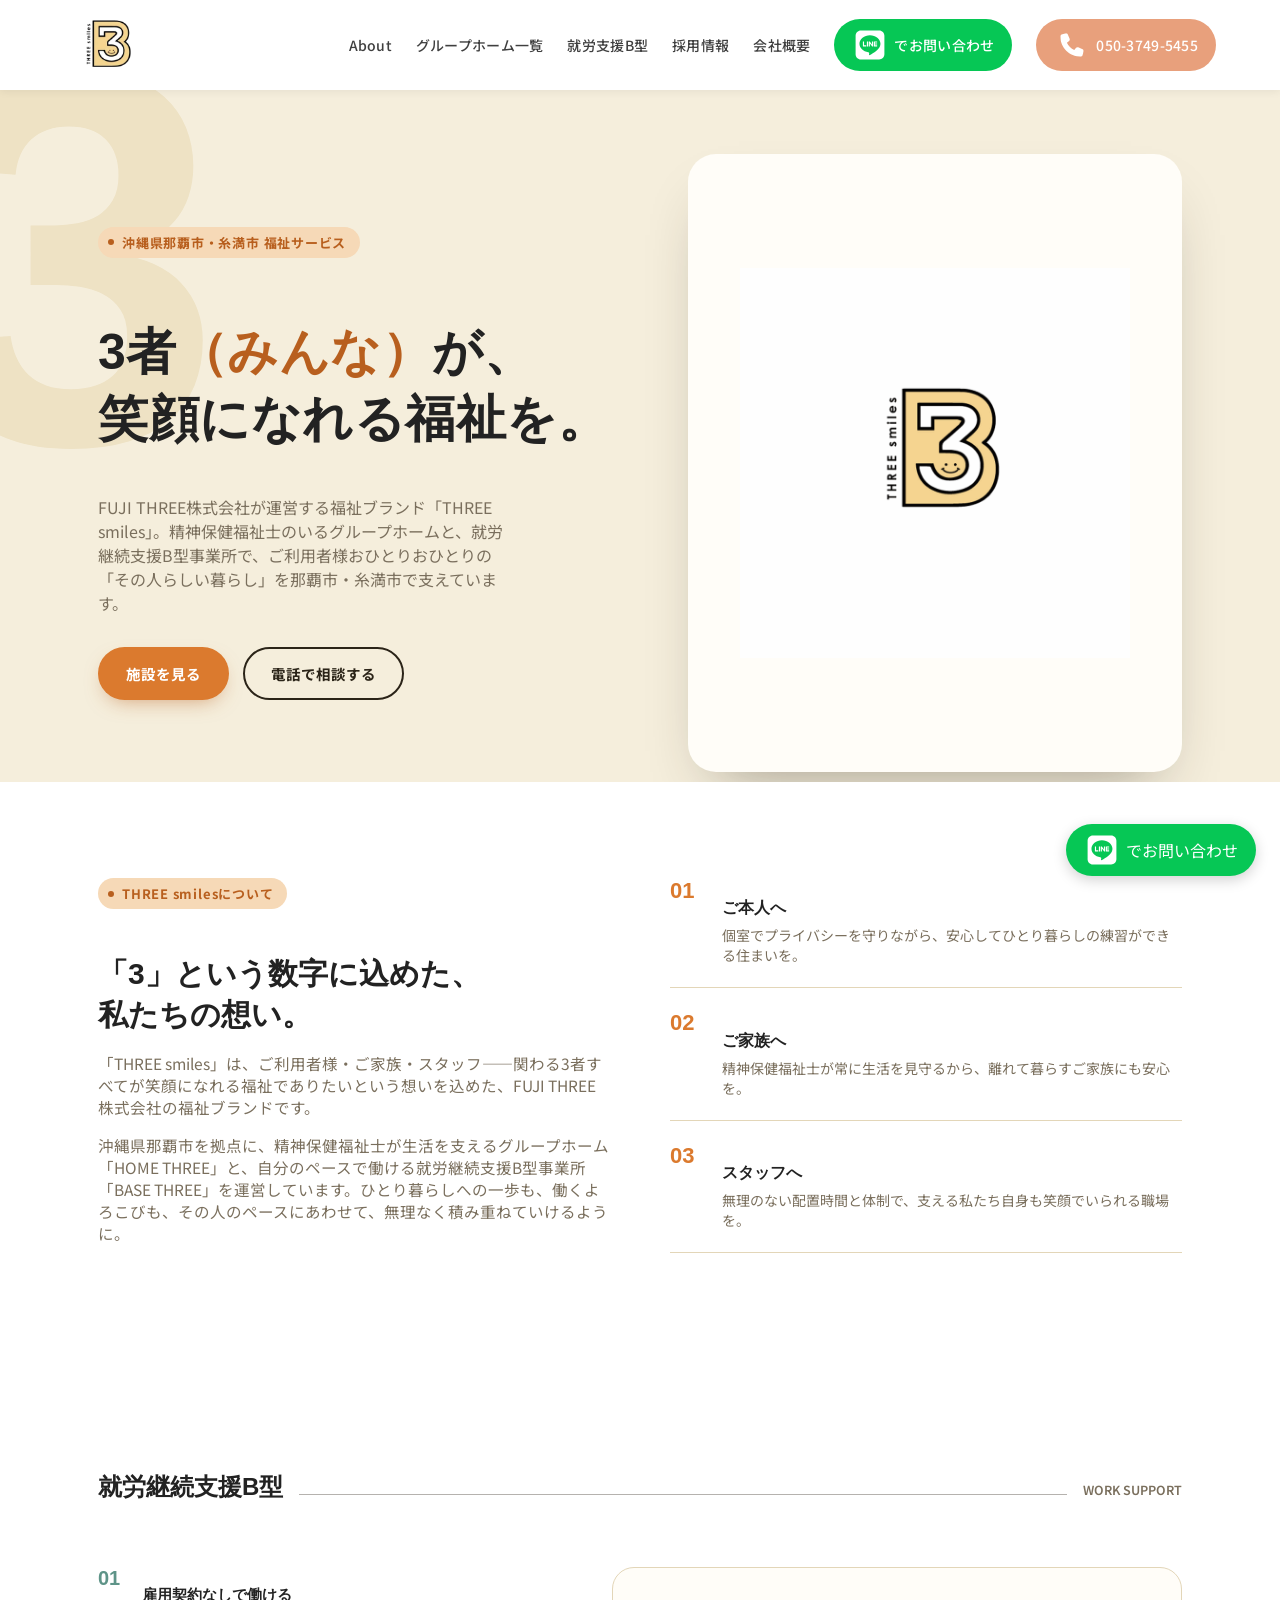
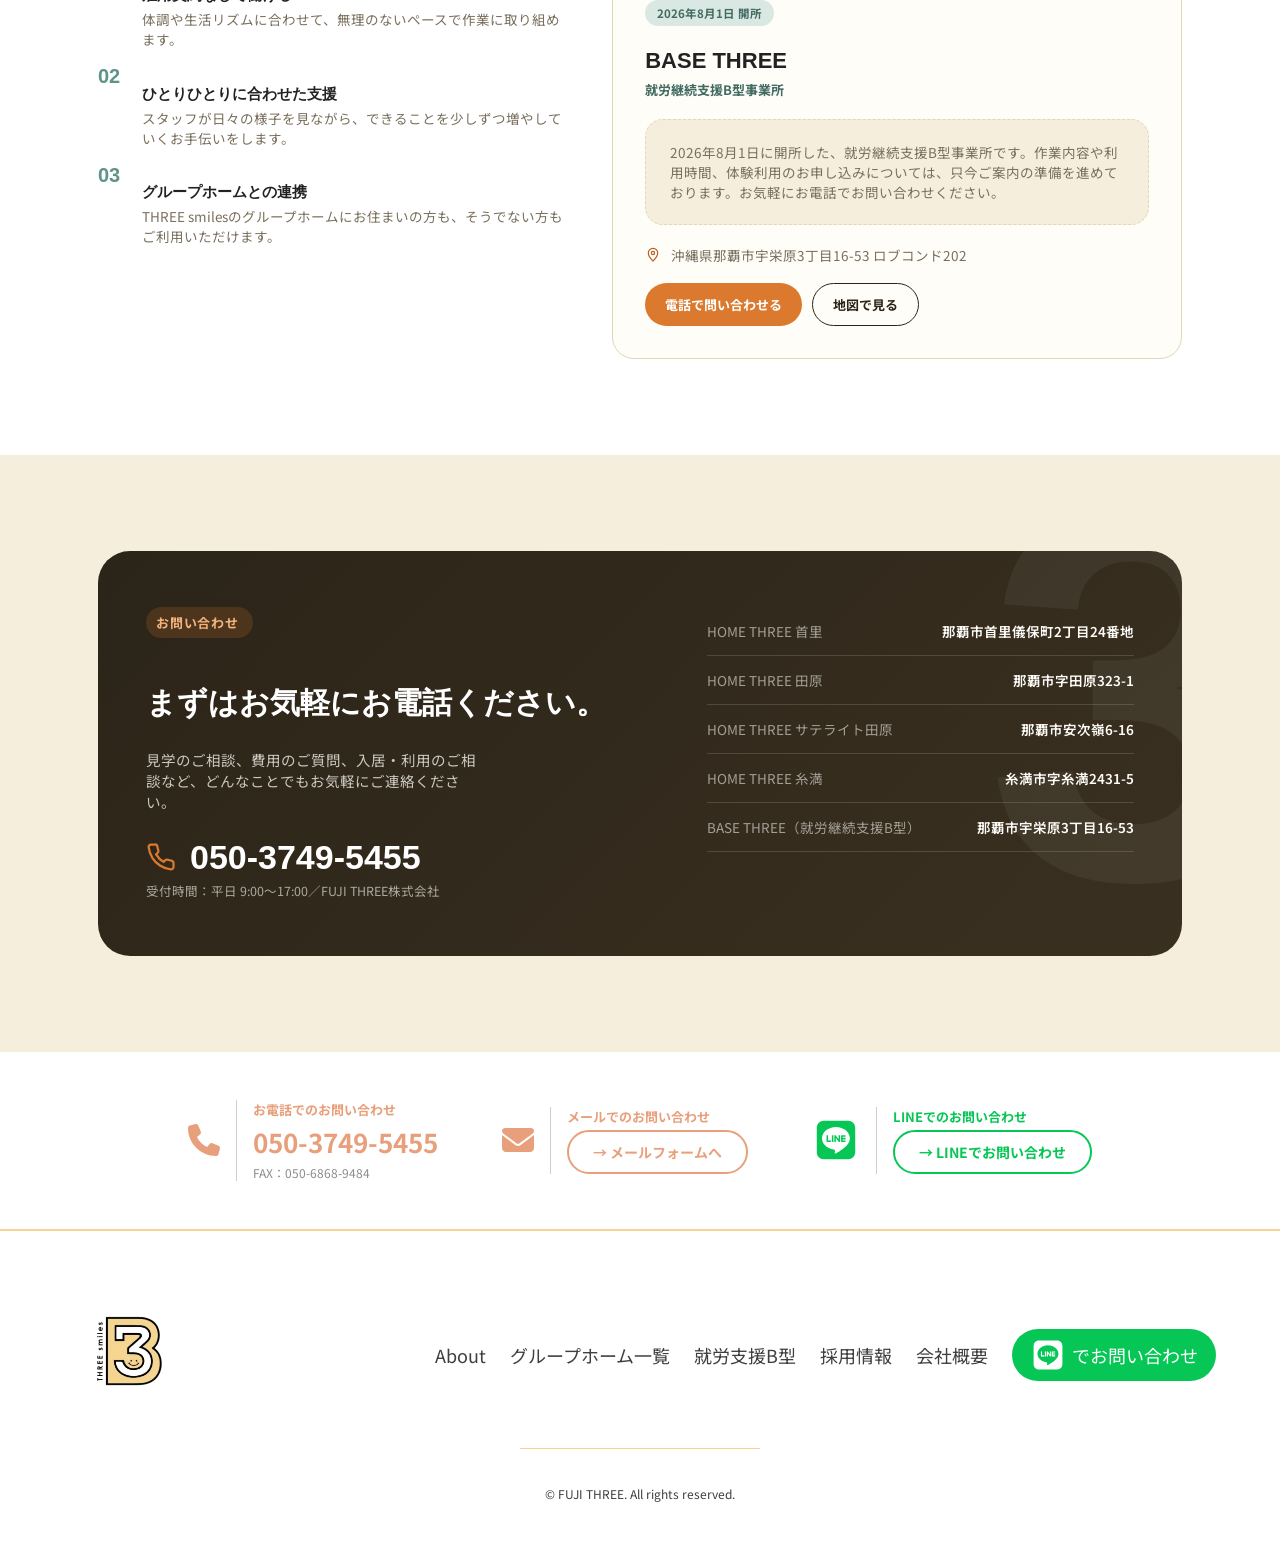
==== commit 8eb7dfc7: "lineボタンを追加" ====
--- a/index.html
+++ b/index.html
@@ -39,13 +39,13 @@
     <section id="about">
       <div class="wrap">
         <div class="about-grid">
-          <div class="about-text reveal">
+          <div class="about-text">
             <span class="eyebrow"><span class="dot"></span>THREE smilesについて</span>
             <h2 class="about-heading">「3」という数字に込めた、<br>私たちの想い。</h2>
             <p>「THREE smiles」は、ご利用者様・ご家族・スタッフ――関わる3者すべてが笑顔になれる福祉でありたいという想いを込めた、FUJI THREE株式会社の福祉ブランドです。</p>
             <p>沖縄県那覇市を拠点に、精神保健福祉士が生活を支えるグループホーム「HOME THREE」と、自分のペースで働ける就労継続支援B型事業所「BASE THREE」を運営しています。ひとり暮らしへの一歩も、働くよろこびも、その人のペースにあわせて、無理なく積み重ねていけるように。</p>
           </div>
-          <div class="pillars reveal">
+          <div class="pillars">
             <div class="pillar">
               <div class="pillar-num">01</div>
               <div><h4>ご本人へ</h4><p>個室でプライバシーを守りながら、安心してひとり暮らしの練習ができる住まいを。</p></div>
@@ -65,14 +65,14 @@
 
     <section id="work">
       <div class="wrap">
-        <div class="rule-head reveal">
+        <div class="rule-head">
           <h2>就労継続支援B型</h2>
           <div class="line"></div>
           <div class="tag">WORK SUPPORT</div>
         </div>
 
         <div class="work-grid">
-          <div class="work-points reveal">
+          <div class="work-points">
             <div class="work-point">
               <div class="n">01</div>
               <div><h4>雇用契約なしで働ける</h4><p>体調や生活リズムに合わせて、無理のないペースで作業に取り組めます。</p></div>
@@ -87,7 +87,7 @@
             </div>
           </div>
 
-          <div class="work-card reveal">
+          <div class="work-card">
             <div class="badges">
               <span class="badge teal">2026年8月1日 開所</span>
             </div>
@@ -111,7 +111,7 @@
 
     <section class="bg-cream" id="contact">
       <div class="wrap">
-        <div class="contact-box reveal">
+        <div class="contact-box">
           <div class="hero-num">3</div>
           <div class="contact-grid">
             <div>
--- a/css/common.css
+++ b/css/common.css
@@ -390,3 +390,26 @@
     font-size: 18px;
   }
 }
+
+/* ===============================
+   LINEフローティングボタン（見た目はヘッダーの nav-line を流用）
+================================ */
+.floating-line {
+  position: fixed;
+  left: auto;
+  right: 24px;
+  bottom: 24px;
+  z-index: 900;
+  text-decoration: none;
+  box-shadow: 0 4px 14px rgba(0, 0, 0, 0.18);
+}
+
+@media (max-width: 500px) {
+  .floating-line {
+    padding: 12px !important;
+  }
+
+  .floating-line-text {
+    display: none;
+  }
+}
--- a/css/index.css
+++ b/css/index.css
@@ -575,15 +575,3 @@
     padding: 40px 26px;
   }
 }
-
-/* ---------- Reveal on scroll ---------- */
-.reveal {
-  opacity: 0;
-  transform: translateY(16px);
-  transition: opacity .6s ease, transform .6s ease;
-}
-
-.reveal.in {
-  opacity: 1;
-  transform: none;
-}
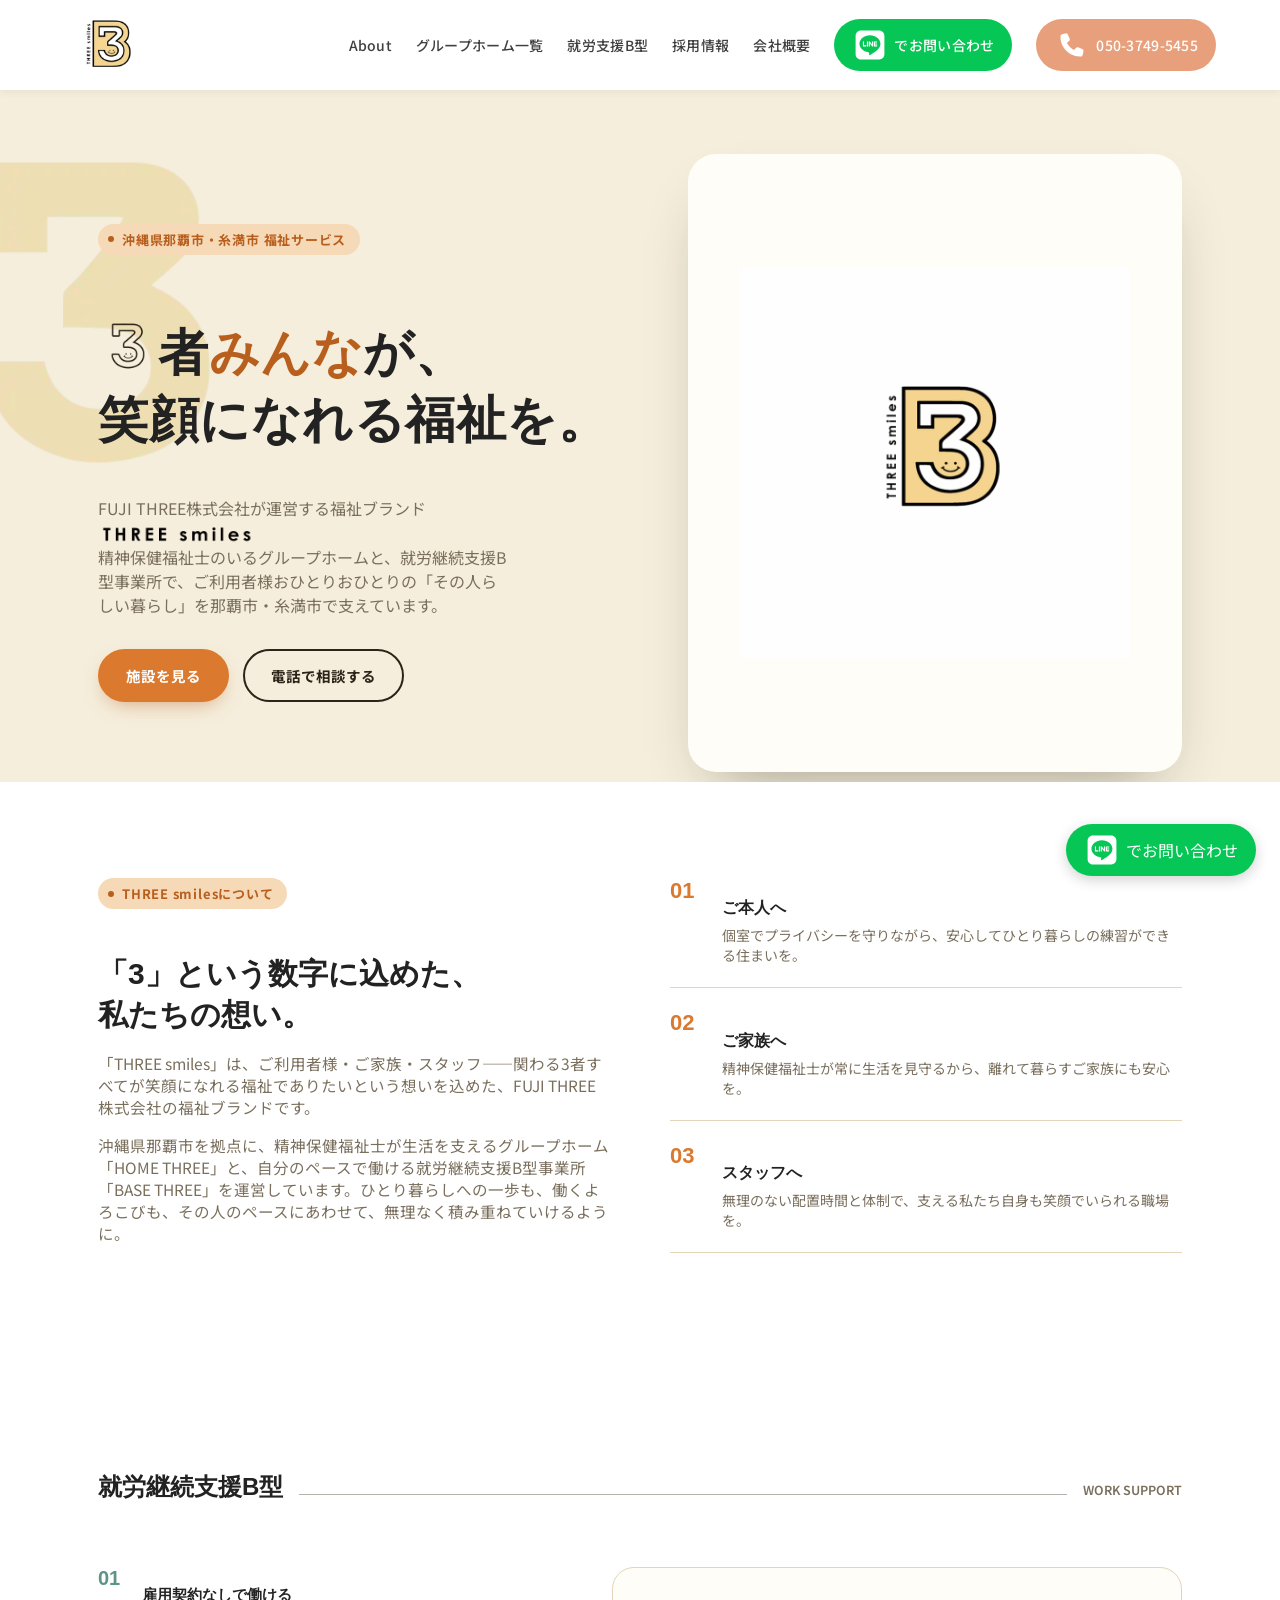
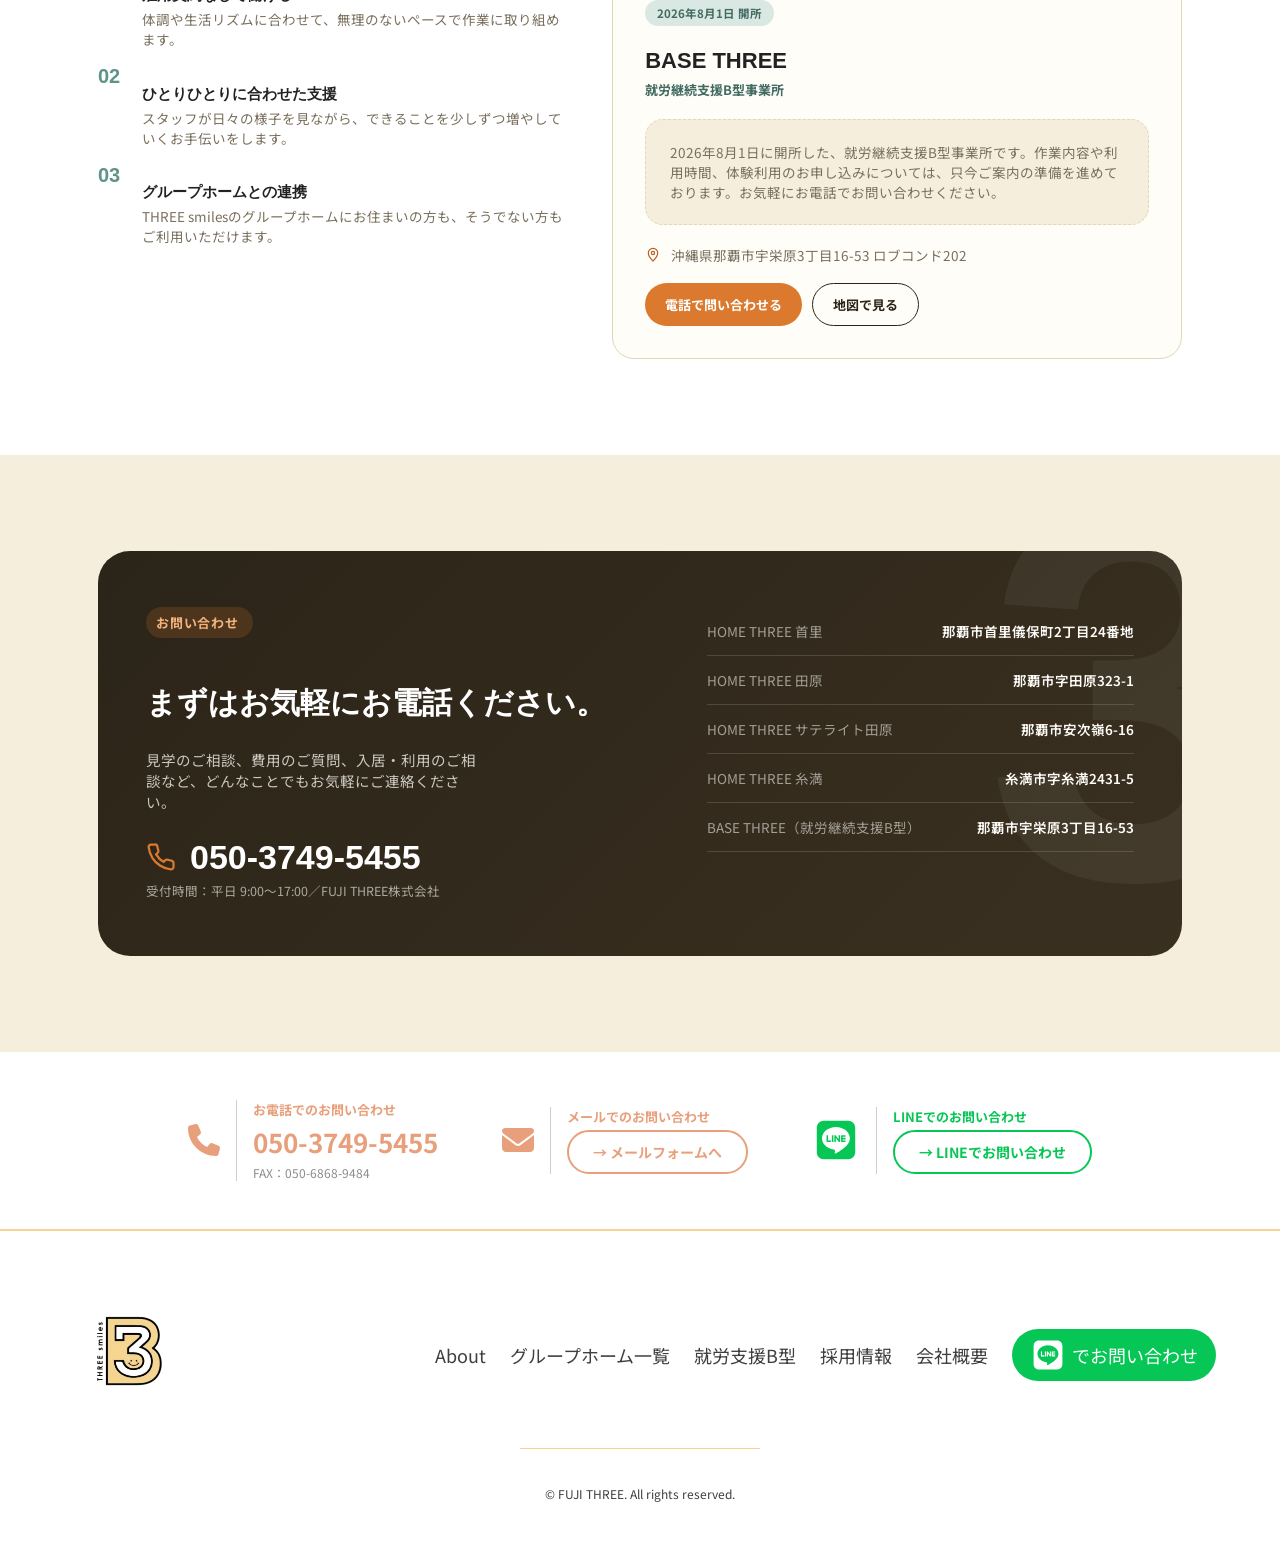
==== commit ff792a33: "画像の追加と差し替え" ====
--- a/index.html
+++ b/index.html
@@ -2,8 +2,8 @@
 <html lang="ja">
 <head>
     <meta charset="UTF-8">
-    <link rel="icon" type="image/webp" href="images/three-tmiles.webp" />
-    <link rel="preload" as="image" href="images/three-tmiles.webp" fetchpriority="high">
+    <link rel="icon" type="image/webp" href="images/logo/three-tmiles.webp" />
+    <link rel="preload" as="image" href="images/logo/three-tmiles.webp" fetchpriority="high">
     <meta name="viewport" content="width=device-width, initial-scale=1.0">
     <title>トップ | FUJI THREE</title>
     <link rel="preconnect" href="https://fonts.googleapis.com">
@@ -17,20 +17,20 @@
 </head>
 <body>
     <section class="hero">
-      <div class="hero-num">3</div>
+      <div class="hero-num"><img class="hero-num-img" src="images/logo/three.webp" alt=""></div>
       <div class="wrap">
         <div class="hero-inner">
           <div>
             <span class="eyebrow"><span class="dot"></span>沖縄県那覇市・糸満市 福祉サービス</span>
-            <h1 class="hero-title">3者<span class="accent">（みんな）</span>が、<br>笑顔になれる福祉を。</h1>
-            <p class="hero-lead">FUJI THREE株式会社が運営する福祉ブランド「THREE smiles」。精神保健福祉士のいるグループホームと、就労継続支援B型事業所で、ご利用者様おひとりおひとりの「その人らしい暮らし」を那覇市・糸満市で支えています。</p>
+            <h1 class="hero-title"><img class="hero-title-num" src="images/logo/smile_logo.webp" alt="3">者<span class="accent">みんな</span>が、<br>笑顔になれる福祉を。</h1>
+            <p class="hero-lead">FUJI THREE株式会社が運営する福祉ブランド<br><img class="hero-lead-logo" src="images/logo/three_smile.webp" alt="THREE smiles"><br>精神保健福祉士のいるグループホームと、就労継続支援B型事業所で、ご利用者様おひとりおひとりの「その人らしい暮らし」を那覇市・糸満市で支えています。</p>
             <div class="hero-ctas">
               <a href="group-homes" class="btn btn-primary">施設を見る</a>
               <a href="tel:05037495455" class="btn btn-outline">電話で相談する</a>
             </div>
           </div>
           <div class="hero-photo hero-photo-logo">
-            <img src="images/Fujithree_logo.gif" alt="THREE smiles ロゴ">
+            <img src="images/logo/Fujithree_logo.gif" alt="THREE smiles ロゴ">
           </div>
         </div>
       </div>
--- a/css/common.css
+++ b/css/common.css
@@ -404,6 +404,10 @@
   box-shadow: 0 4px 14px rgba(0, 0, 0, 0.18);
 }
 
+.floating-line.is-hidden {
+  display: none !important;
+}
+
 @media (max-width: 500px) {
   .floating-line {
     padding: 12px !important;
--- a/css/index.css
+++ b/css/index.css
@@ -47,6 +47,13 @@
   pointer-events: none;
 }
 
+.hero-num-img {
+  display: block;
+  width: clamp(169px, 27.3vw, 403px);
+  height: auto;
+  margin-top: 150px;
+}
+
 .hero-inner {
   position: relative;
   z-index: 1;
@@ -88,11 +95,23 @@
   color: var(--orange-deep);
 }
 
+.hero-title-num {
+  height: 1.2em;
+  width: auto;
+  vertical-align: -0.12em;
+}
+
 .hero-lead {
   margin-top: 22px;
   font-size: 16px;
   color: var(--ink-soft);
   max-width: 46ch;
+}
+
+.hero-lead-logo {
+  height: 1.4em;
+  width: auto;
+  vertical-align: middle;
 }
 
 .hero-ctas {
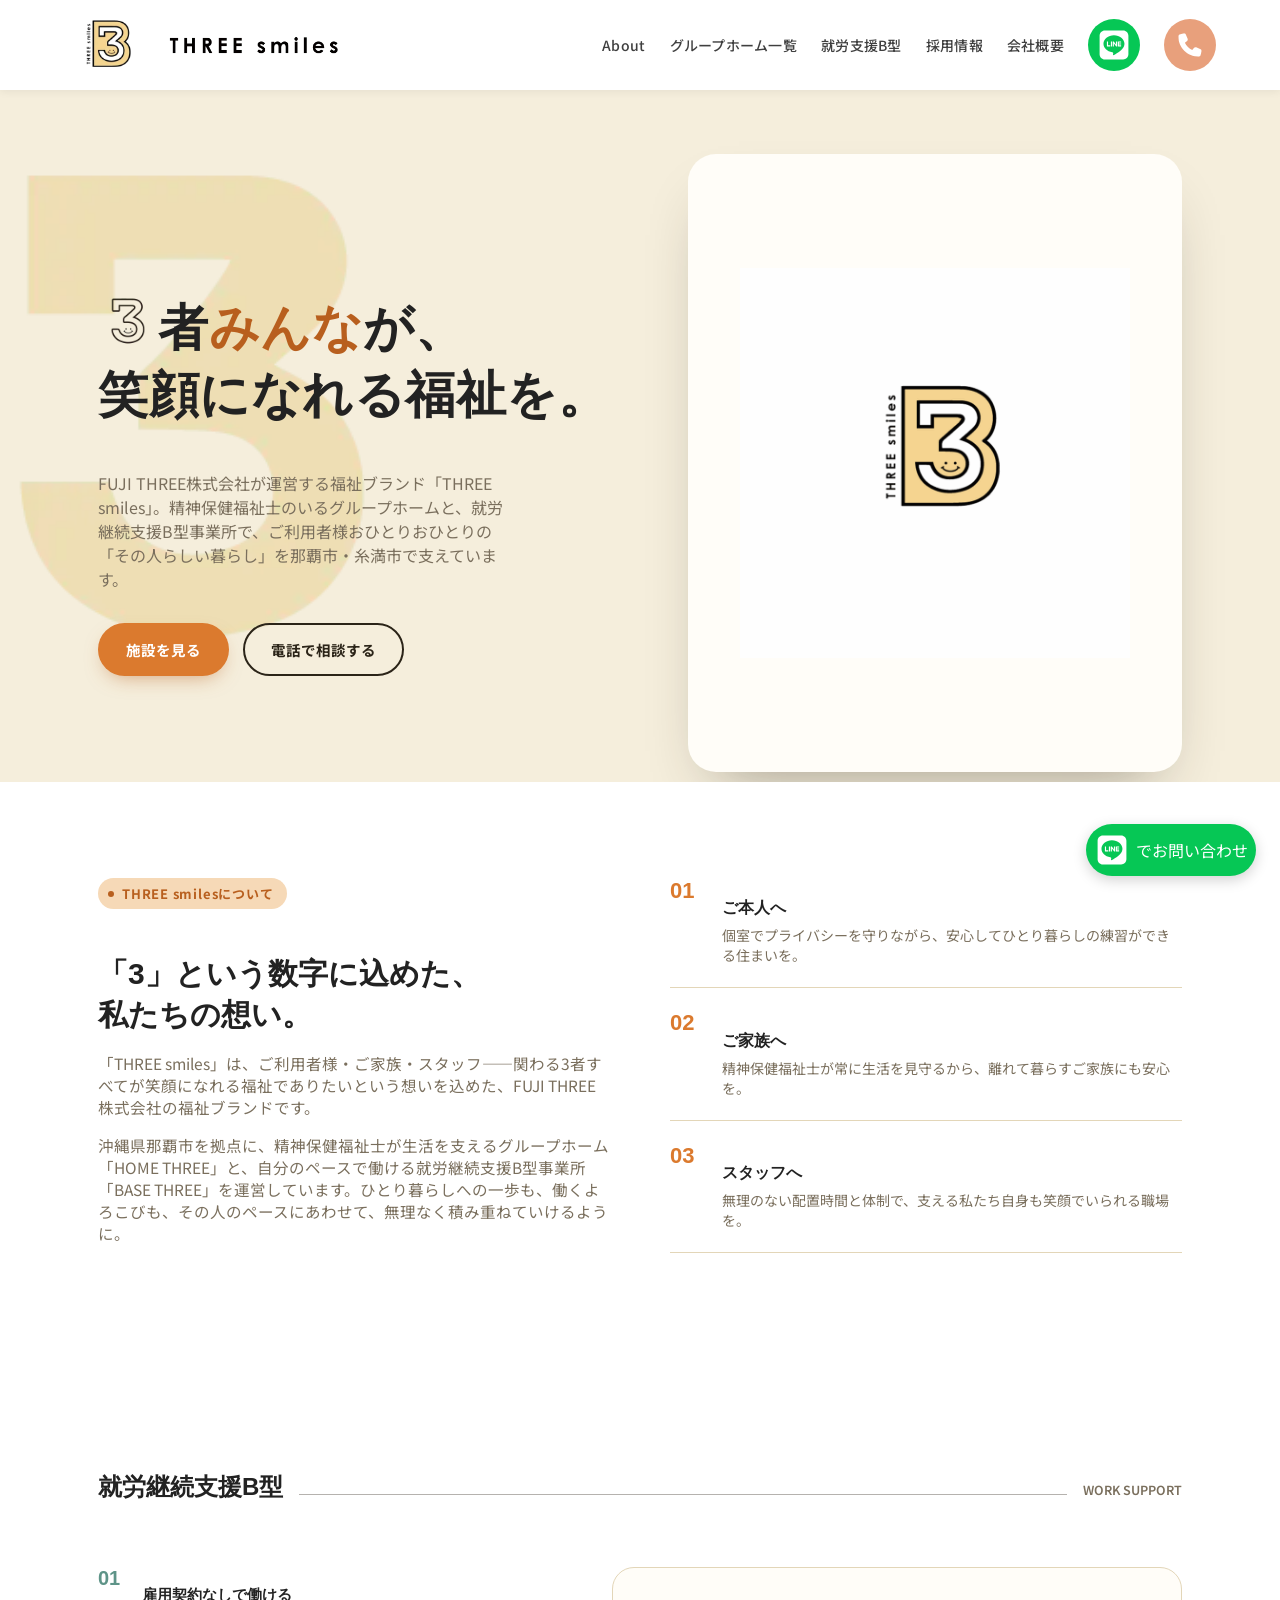
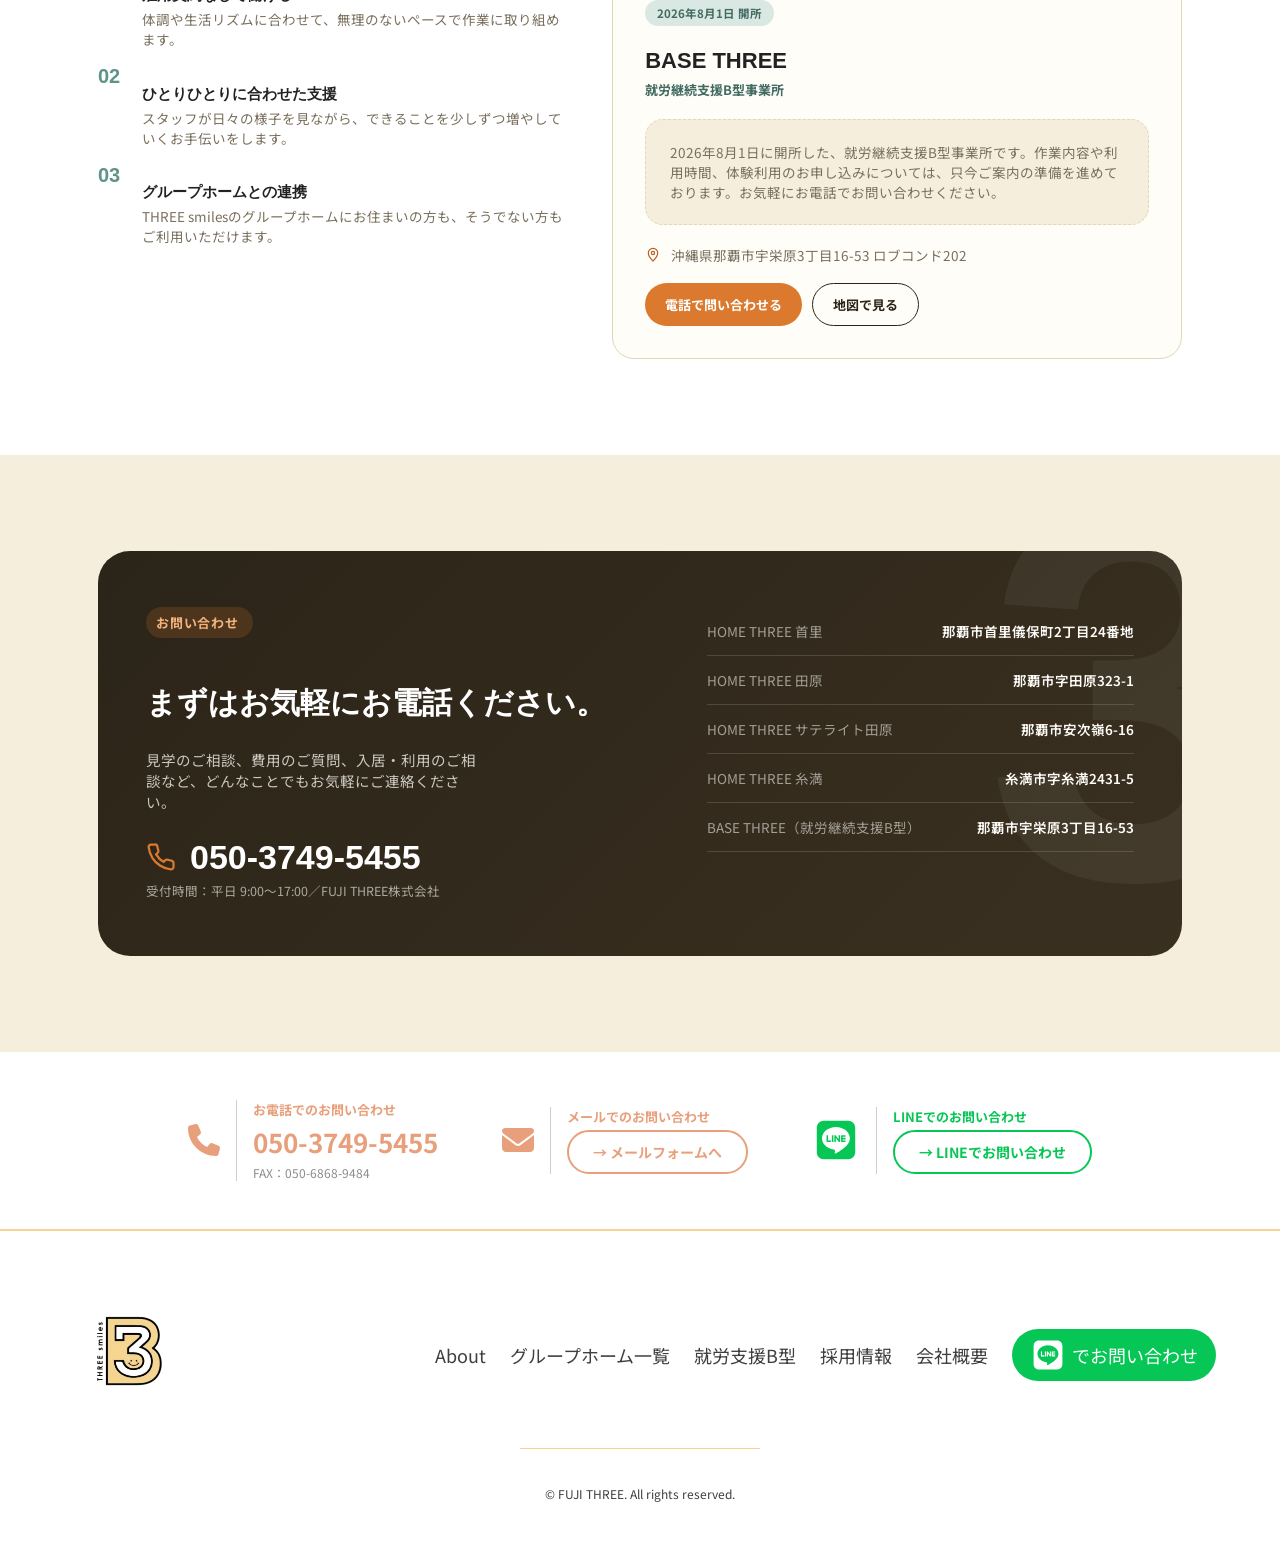
==== commit 4f4dbf60: "ヘッダー画像の追加" ====
--- a/index.html
+++ b/index.html
@@ -21,9 +21,8 @@
       <div class="wrap">
         <div class="hero-inner">
           <div>
-            <span class="eyebrow"><span class="dot"></span>沖縄県那覇市・糸満市 福祉サービス</span>
             <h1 class="hero-title"><img class="hero-title-num" src="images/logo/smile_logo.webp" alt="3">者<span class="accent">みんな</span>が、<br>笑顔になれる福祉を。</h1>
-            <p class="hero-lead">FUJI THREE株式会社が運営する福祉ブランド<br><img class="hero-lead-logo" src="images/logo/three_smile.webp" alt="THREE smiles"><br>精神保健福祉士のいるグループホームと、就労継続支援B型事業所で、ご利用者様おひとりおひとりの「その人らしい暮らし」を那覇市・糸満市で支えています。</p>
+            <p class="hero-lead">FUJI THREE株式会社が運営する福祉ブランド「THREE smiles」。精神保健福祉士のいるグループホームと、就労継続支援B型事業所で、ご利用者様おひとりおひとりの「その人らしい暮らし」を那覇市・糸満市で支えています。</p>
             <div class="hero-ctas">
               <a href="group-homes" class="btn btn-primary">施設を見る</a>
               <a href="tel:05037495455" class="btn btn-outline">電話で相談する</a>
--- a/css/common.css
+++ b/css/common.css
@@ -70,6 +70,23 @@
   display: block;
 }
 
+.header-logo img.header-logo-smile {
+  height: clamp(0px, 2vw, 45px);
+  margin-left: 10px;
+}
+
+@media (max-width: 900px) {
+  .header-logo img.header-logo-smile {
+    height: clamp(0px, 4.5vw, 45px);
+    margin-left: 10px;
+  }
+}
+@media (max-width: 400px) {
+  .header-logo img.header-logo-smile {
+    display: none;
+  }
+}
+
 /* PC nav */
 .pc-nav {
   display: none;
@@ -144,6 +161,17 @@
 
 .nav-tel::after {
   display: none;
+}
+
+@media (max-width: 1300px) {
+  .nav-line,
+  .nav-tel {
+    padding: 8px !important;
+  }
+
+  .nav-cta-text {
+    display: none;
+  }
 }
 
 .line-icon {
--- a/css/index.css
+++ b/css/index.css
@@ -49,7 +49,7 @@
 
 .hero-num-img {
   display: block;
-  width: clamp(169px, 27.3vw, 403px);
+  width: clamp(260px, 42vw, 620px);
   height: auto;
   margin-top: 150px;
 }
@@ -109,7 +109,7 @@
 }
 
 .hero-lead-logo {
-  height: 1.4em;
+  height: 2.1em;
   width: auto;
   vertical-align: middle;
 }
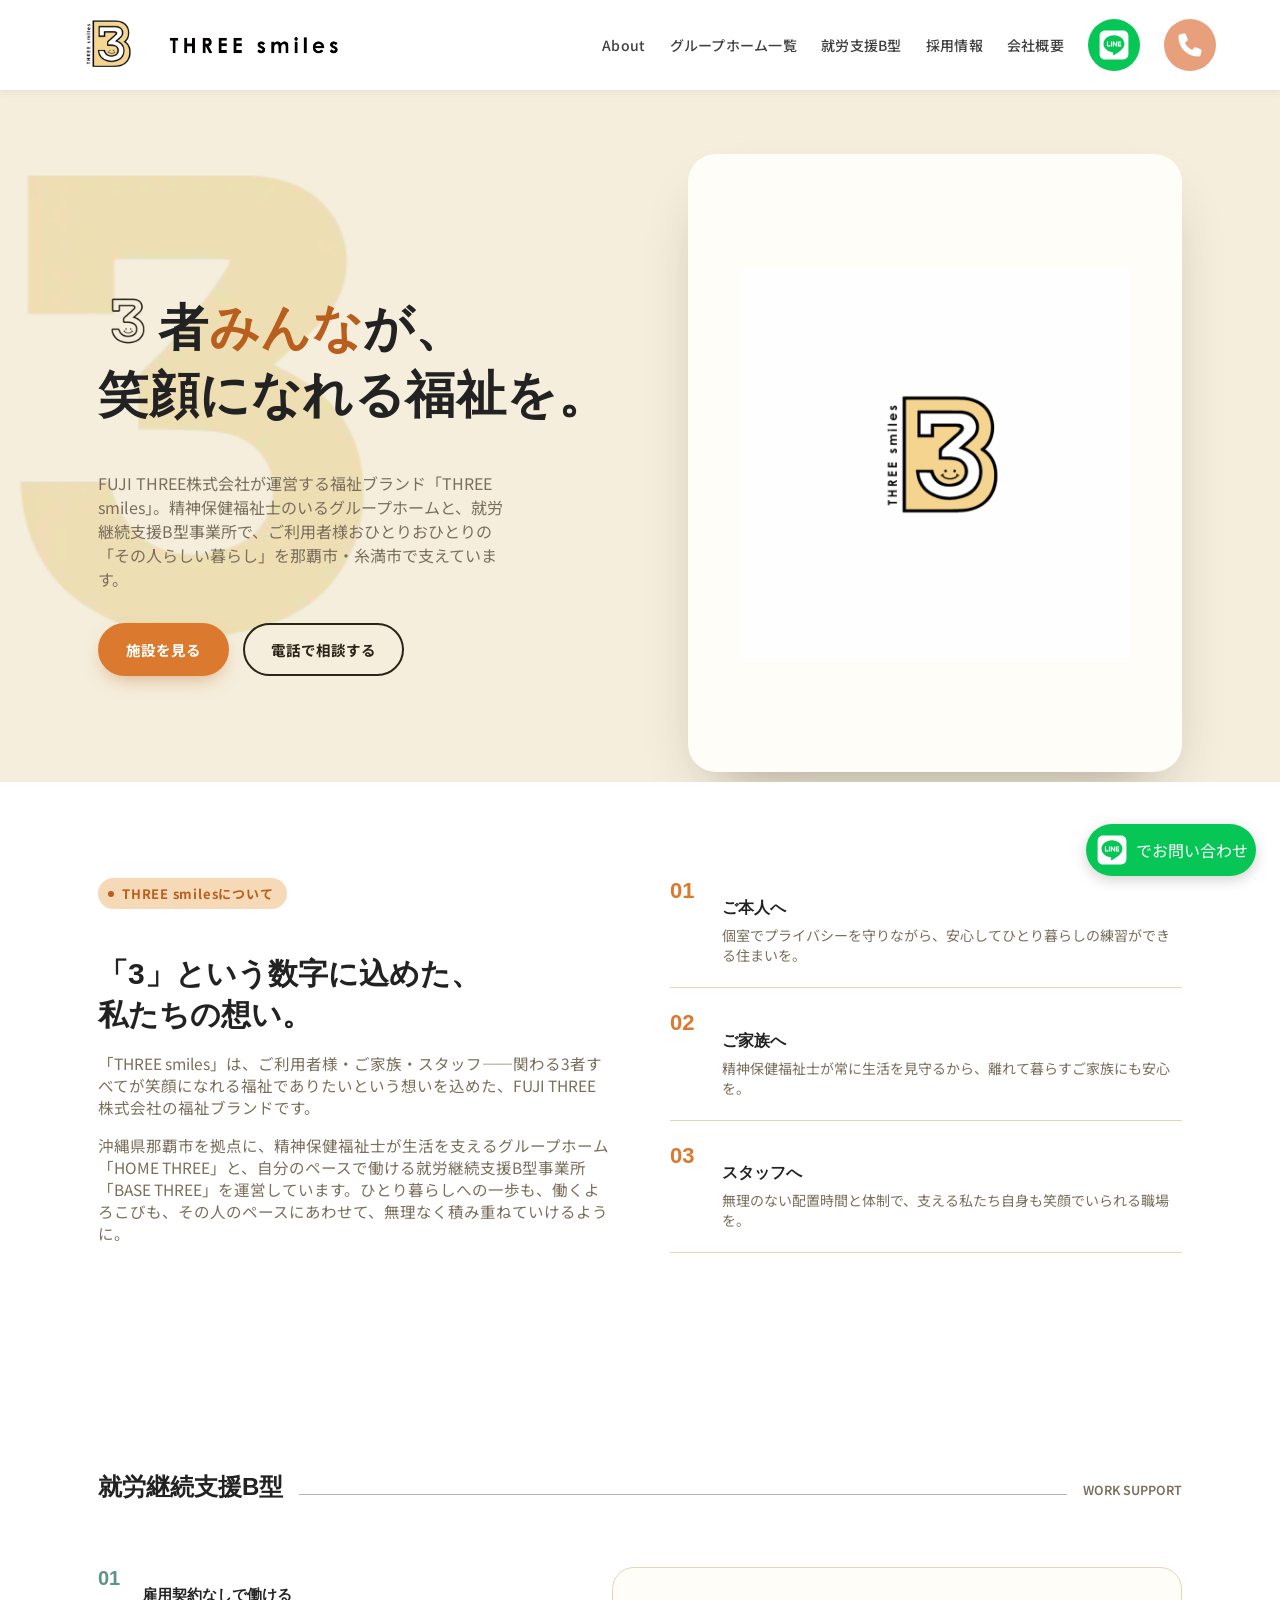
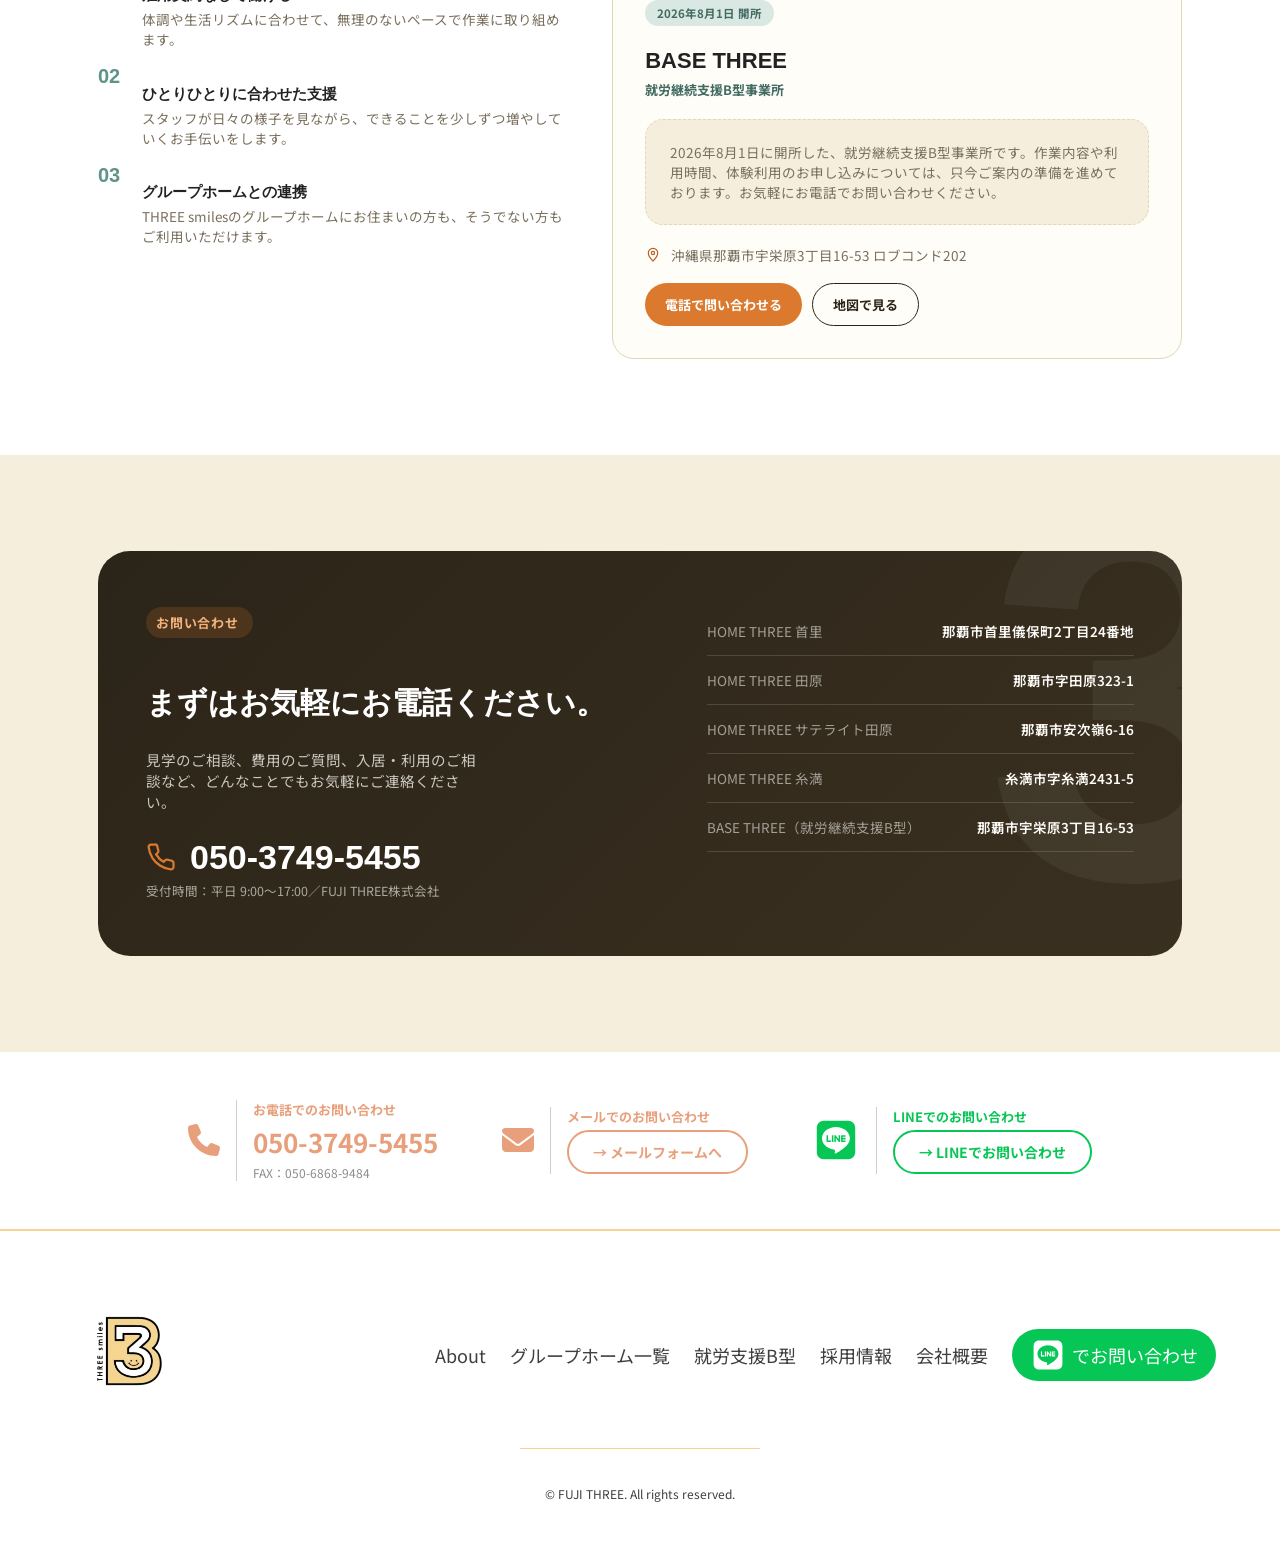
==== commit a4d43795: "ファイル名を修正" ====
--- a/index.html
+++ b/index.html
@@ -2,8 +2,8 @@
 <html lang="ja">
 <head>
     <meta charset="UTF-8">
-    <link rel="icon" type="image/webp" href="images/logo/three-tmiles.webp" />
-    <link rel="preload" as="image" href="images/logo/three-tmiles.webp" fetchpriority="high">
+    <link rel="icon" type="image/webp" href="images/logo/three-smiles.webp" />
+    <link rel="preload" as="image" href="images/logo/three-smiles.webp" fetchpriority="high">
     <meta name="viewport" content="width=device-width, initial-scale=1.0">
     <title>トップ | FUJI THREE</title>
     <link rel="preconnect" href="https://fonts.googleapis.com">
